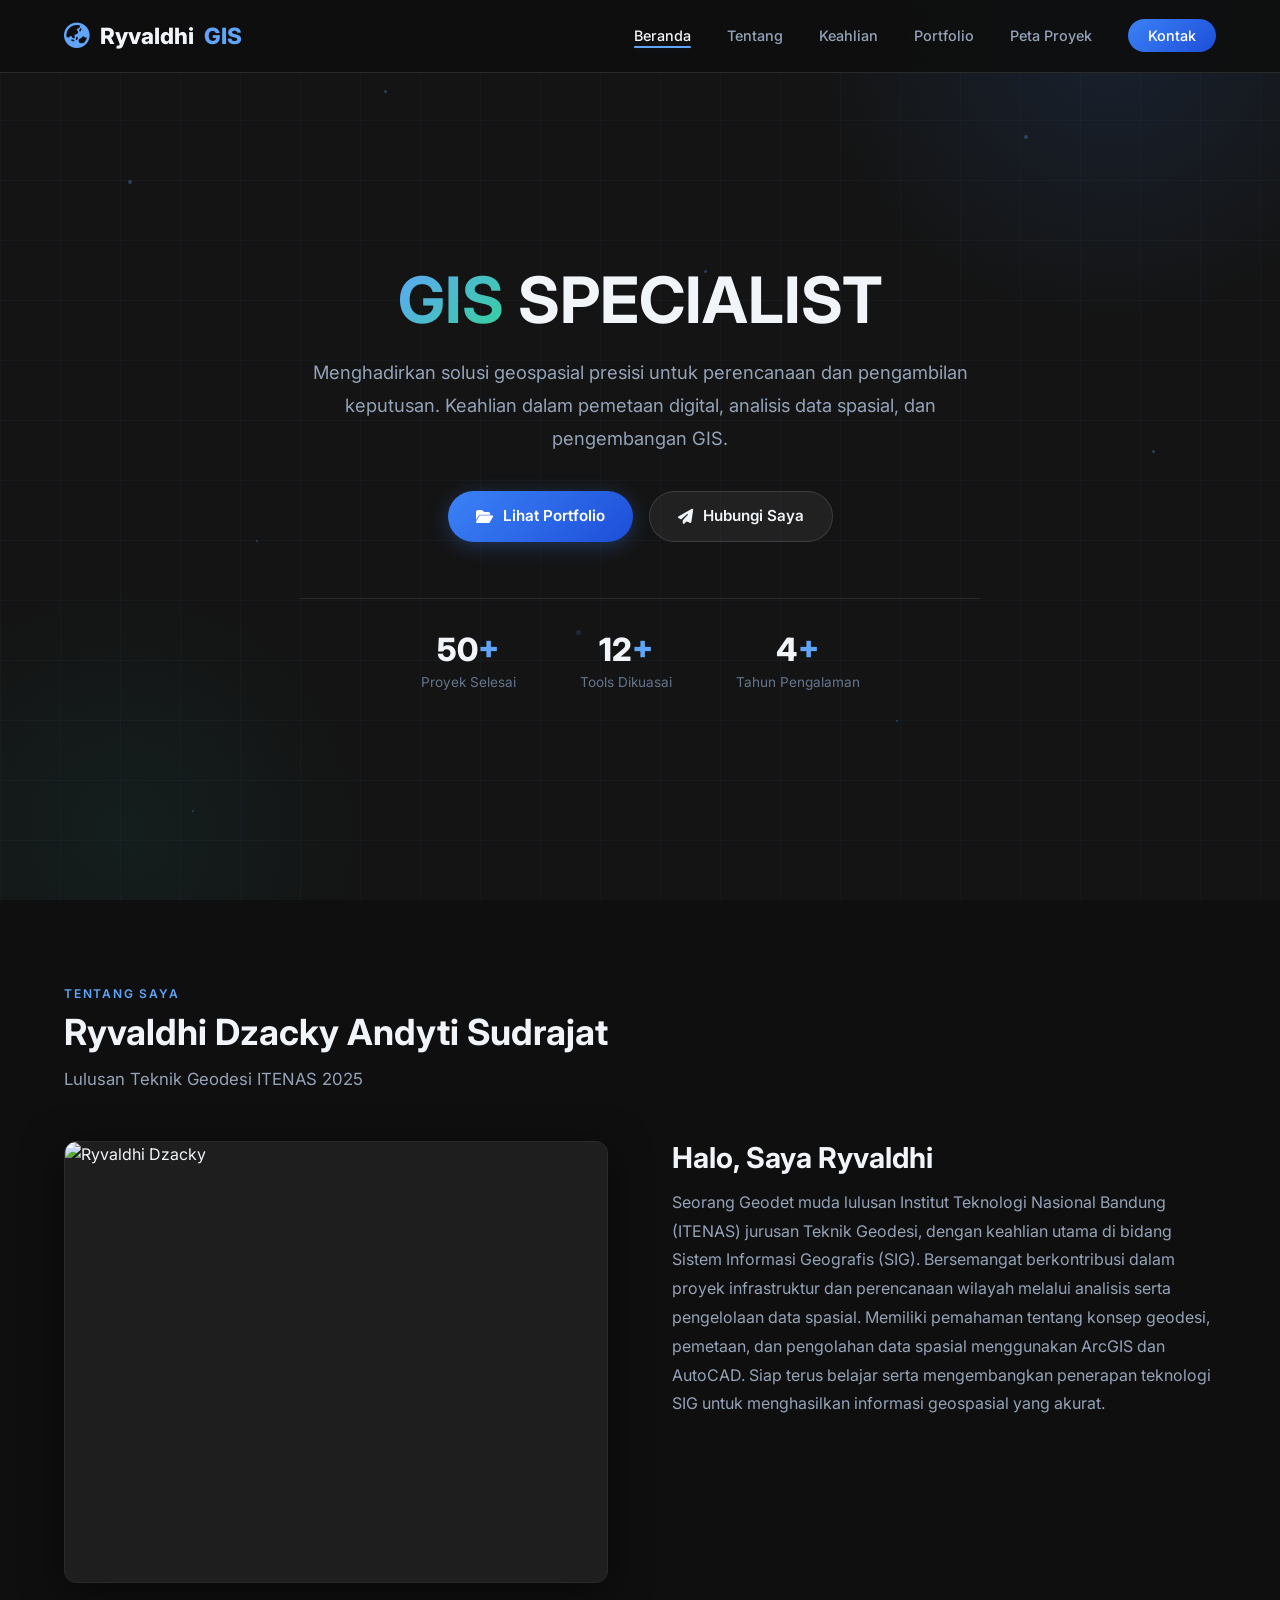
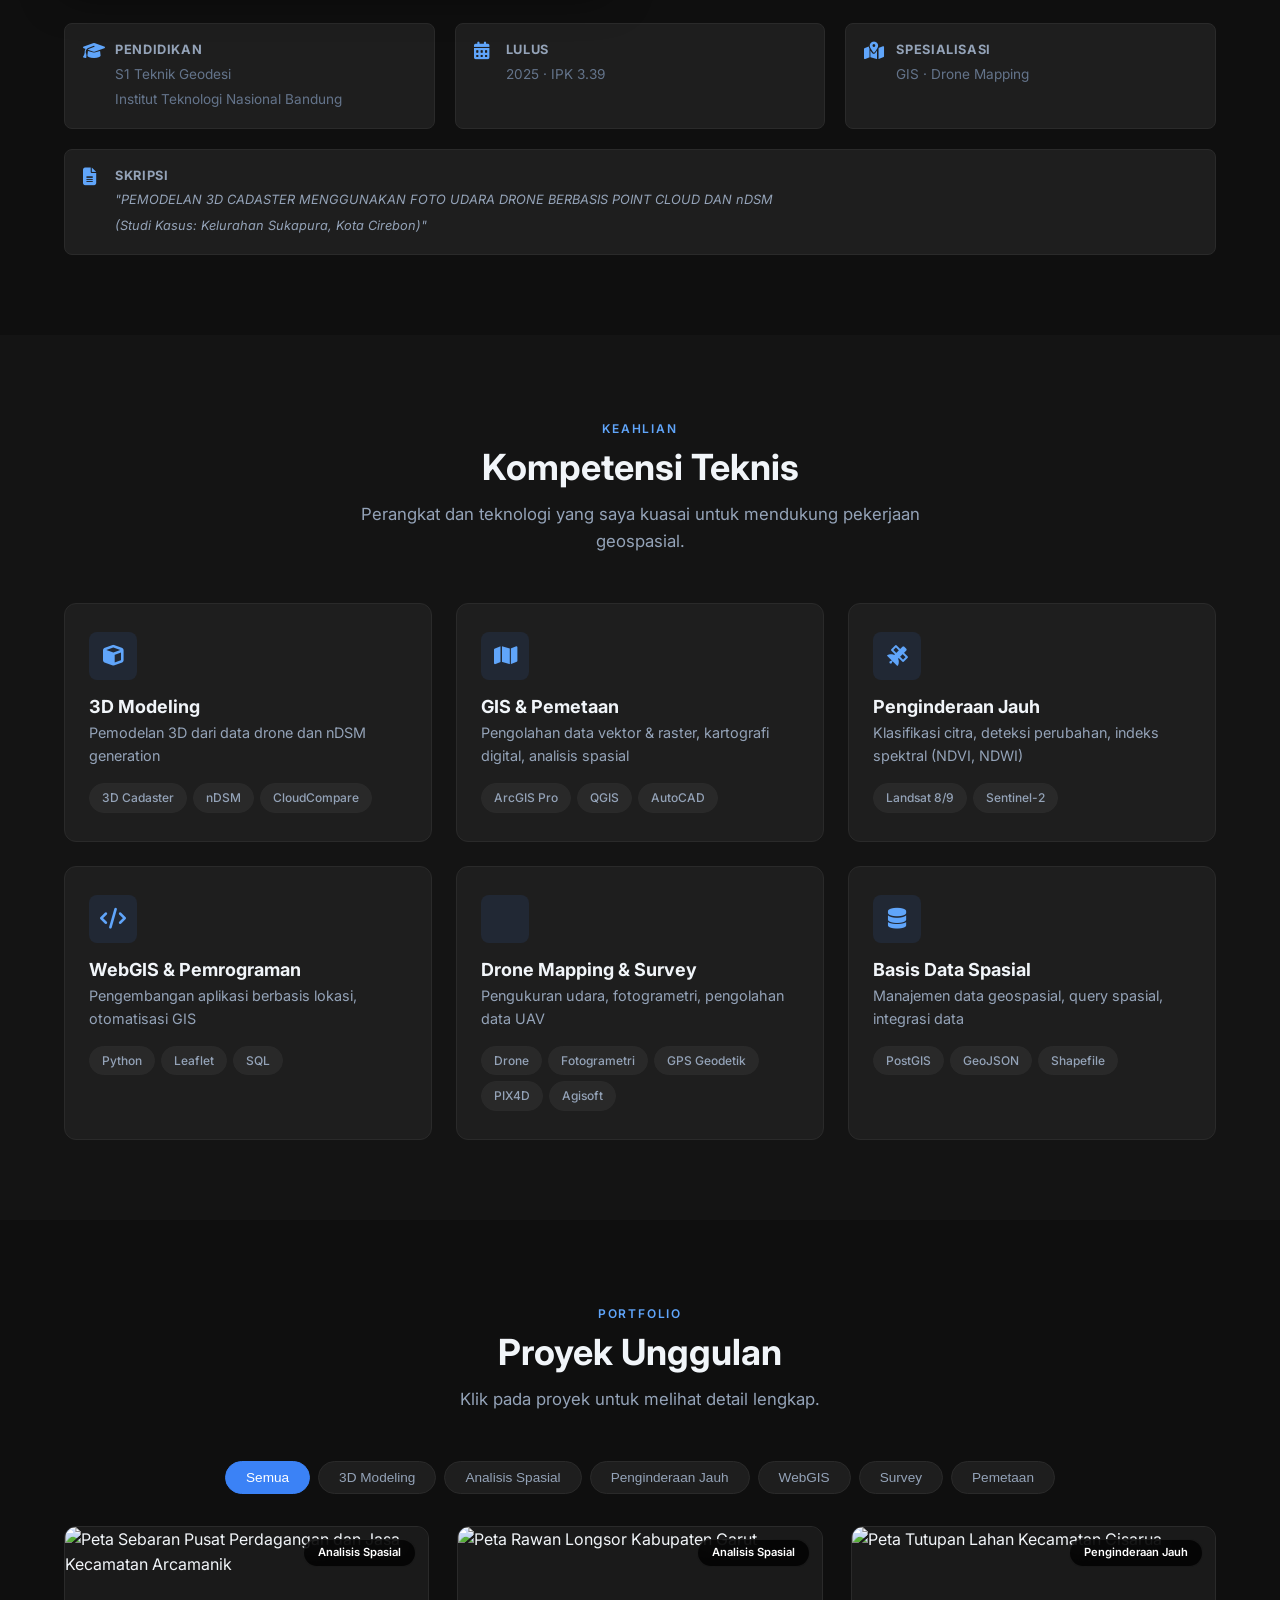
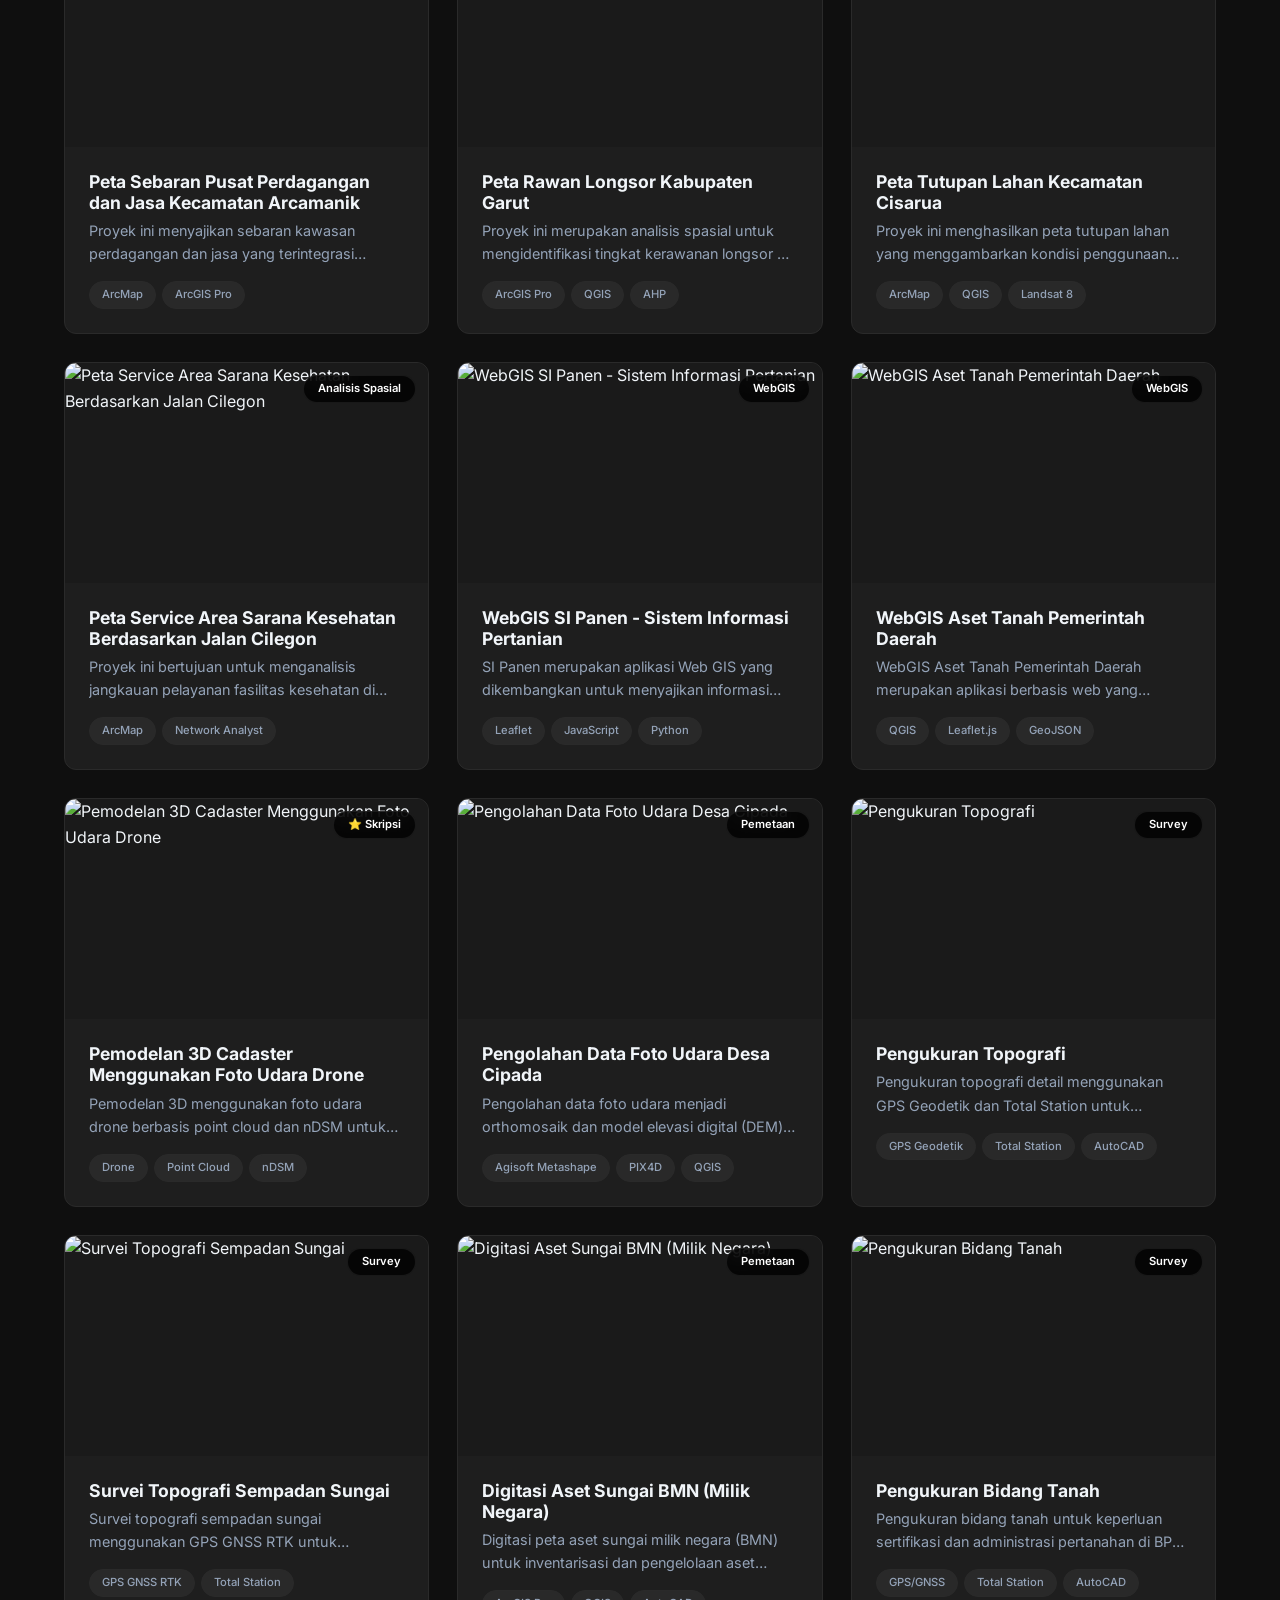
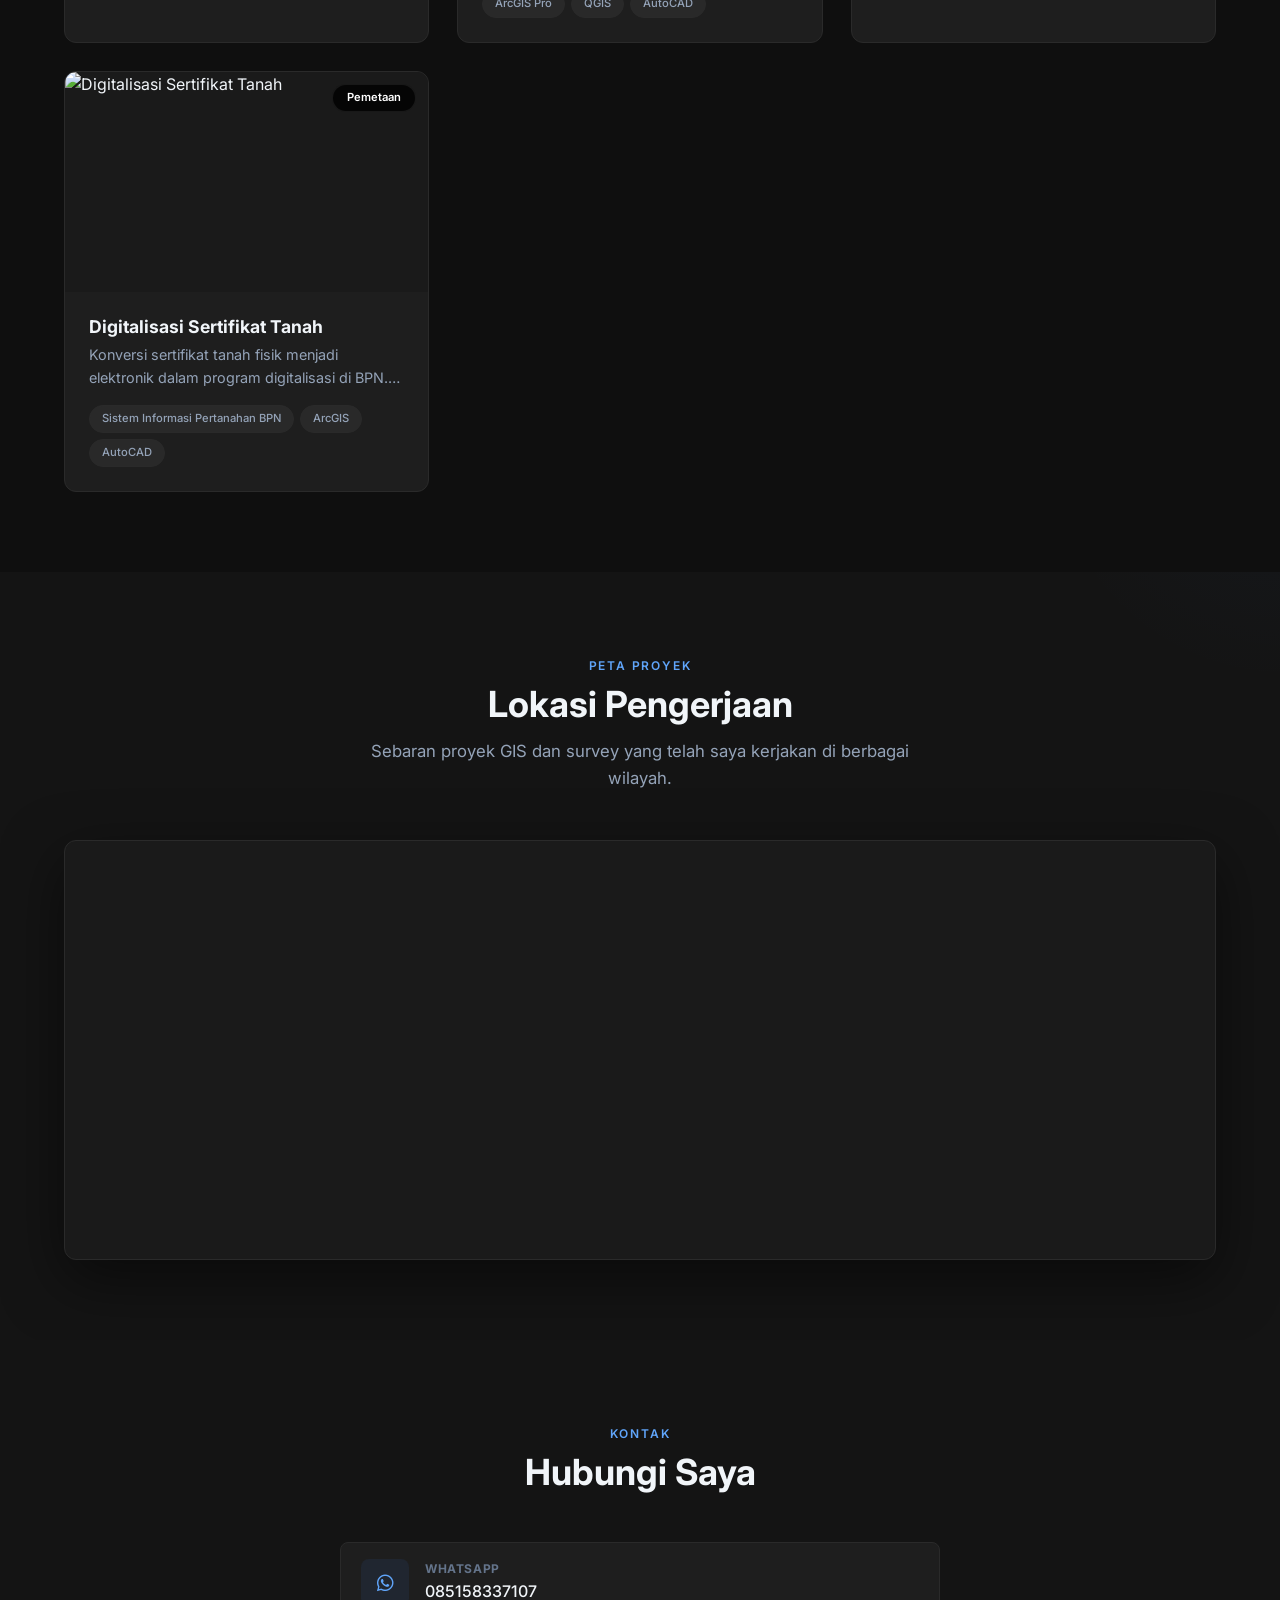
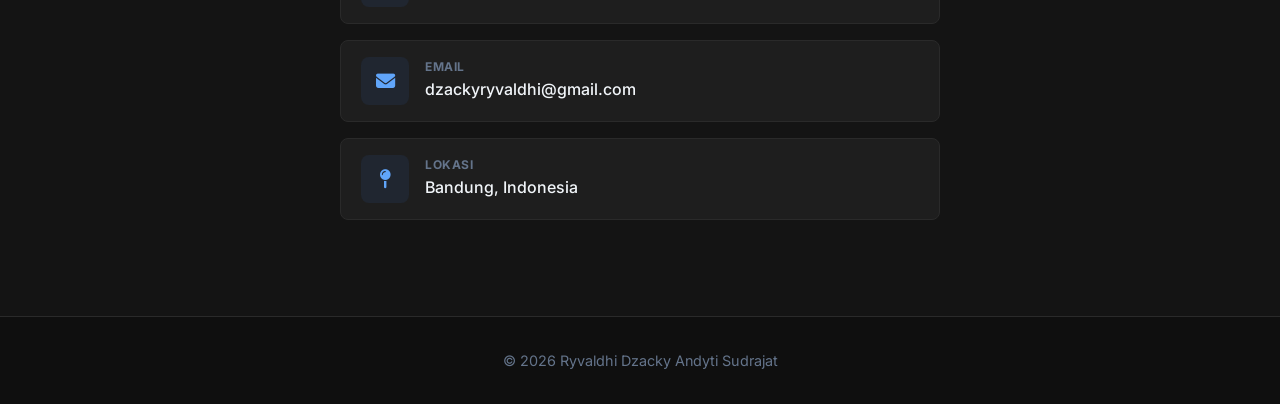
==== index.html @ 7d936218 "Add files via upload" ====
<!DOCTYPE html>
<html lang="id">
<head>
    <meta charset="UTF-8">
    <meta name="viewport" content="width=device-width, initial-scale=1.0">
    <title>Ryvaldhi Dzacky | GIS Specialist</title>
    <link rel="stylesheet" href="https://cdnjs.cloudflare.com/ajax/libs/font-awesome/6.4.0/css/all.min.css">
    <link href="https://fonts.googleapis.com/css2?family=Inter:wght@300;400;500;600;700;800;900&display=swap" rel="stylesheet">
    <style>
        /* ===== ROOT VARIABLES - DARK GRAY THEME ===== */
        :root {
            --primary: #0f0f0f;
            --secondary: #1a1a1a;
            --bg-card: #1e1e1e;
            --bg-section: #141414;
            --accent: #3b82f6;
            --accent-light: #60a5fa;
            --accent-glow: rgba(59, 130, 246, 0.2);
            --teal: #0d9488;
            --text-primary: #f1f5f9;
            --text-secondary: #94a3b8;
            --text-muted: #64748b;
            --border: #2a2a2a;
            --border-light: #3a3a3a;
            --shadow: 0 1px 3px rgba(0,0,0,0.3);
            --shadow-md: 0 4px 20px rgba(0,0,0,0.4);
            --shadow-lg: 0 10px 40px rgba(0,0,0,0.5);
            --radius: 12px;
            --radius-sm: 8px;
            --transition: all 0.3s cubic-bezier(0.4, 0, 0.2, 1);
        }

        * {
            margin: 0;
            padding: 0;
            box-sizing: border-box;
        }

        html {
            scroll-behavior: smooth;
        }

        body {
            font-family: 'Inter', -apple-system, BlinkMacSystemFont, sans-serif;
            color: var(--text-primary);
            background: var(--primary);
            line-height: 1.6;
            -webkit-font-smoothing: antialiased;
            overflow-x: hidden;
        }

        .container {
            max-width: 1200px;
            margin: 0 auto;
            padding: 0 24px;
        }

        /* ===== TYPOGRAPHY ===== */
        h1, h2, h3, h4 {
            font-weight: 700;
            line-height: 1.2;
            color: var(--text-primary);
        }

        h1 { font-size: 3.5rem; }
        h2 { font-size: 2.25rem; }
        h3 { font-size: 1.5rem; }
        h4 { font-size: 1.125rem; }

        .section-label {
            display: inline-block;
            font-size: 0.75rem;
            font-weight: 600;
            text-transform: uppercase;
            letter-spacing: 0.15em;
            color: var(--accent-light);
            margin-bottom: 8px;
        }

        .section-title {
            margin-bottom: 12px;
            color: var(--text-primary);
        }

        .section-desc {
            color: var(--text-secondary);
            max-width: 560px;
            font-size: 1.05rem;
        }

        .section-header {
            margin-bottom: 48px;
        }

        .section-header.text-center {
            text-align: center;
        }

        .section-header.text-center .section-desc {
            margin: 0 auto;
        }

        /* ===== BUTTONS ===== */
        .btn {
            display: inline-flex;
            align-items: center;
            gap: 10px;
            padding: 12px 28px;
            border-radius: 50px;
            font-weight: 600;
            font-size: 0.95rem;
            text-decoration: none;
            transition: var(--transition);
            border: none;
            cursor: pointer;
            position: relative;
            overflow: hidden;
        }

        .btn-primary {
            background: linear-gradient(135deg, var(--accent), #1d4ed8);
            color: white;
            box-shadow: 0 4px 20px rgba(59, 130, 246, 0.3);
        }

        .btn-primary:hover {
            transform: translateY(-2px);
            box-shadow: 0 8px 30px rgba(59, 130, 246, 0.4);
        }

        .btn-outline {
            background: rgba(255,255,255,0.06);
            color: var(--text-primary);
            border: 1.5px solid rgba(255,255,255,0.12);
        }

        .btn-outline:hover {
            background: rgba(255,255,255,0.1);
            border-color: var(--accent-light);
            transform: translateY(-2px);
        }

        /* ===== NAVIGATION ===== */
        .navbar {
            position: fixed;
            top: 0;
            left: 0;
            right: 0;
            z-index: 1000;
            background: rgba(15, 15, 15, 0.92);
            backdrop-filter: blur(16px);
            -webkit-backdrop-filter: blur(16px);
            border-bottom: 1px solid var(--border);
            transition: var(--transition);
        }

        .navbar.scrolled {
            box-shadow: 0 4px 30px rgba(0,0,0,0.5);
        }

        .navbar .container {
            display: flex;
            justify-content: space-between;
            align-items: center;
            height: 72px;
        }

        .logo {
            font-size: 1.4rem;
            font-weight: 800;
            color: var(--text-primary);
            text-decoration: none;
            display: flex;
            align-items: center;
            gap: 10px;
        }

        .logo i {
            color: var(--accent-light);
            font-size: 1.6rem;
        }

        .logo span {
            color: var(--accent-light);
        }

        .nav-links {
            display: flex;
            list-style: none;
            gap: 36px;
            align-items: center;
        }

        .nav-links a {
            text-decoration: none;
            color: var(--text-secondary);
            font-weight: 500;
            font-size: 0.9rem;
            transition: var(--transition);
            position: relative;
        }

        .nav-links a:hover {
            color: var(--text-primary);
        }

        .nav-links a.active {
            color: var(--text-primary);
        }

        .nav-links a.active::after {
            content: '';
            position: absolute;
            bottom: -4px;
            left: 0;
            right: 0;
            height: 2px;
            background: var(--accent-light);
            border-radius: 2px;
            box-shadow: 0 0 10px var(--accent-glow);
        }

        .nav-cta {
            background: linear-gradient(135deg, var(--accent), #1d4ed8);
            color: white !important;
            padding: 8px 20px;
            border-radius: 50px;
        }

        .nav-cta:hover {
            box-shadow: 0 4px 20px rgba(59, 130, 246, 0.4);
            transform: translateY(-1px);
        }

        .nav-toggle {
            display: none;
            background: none;
            border: none;
            font-size: 1.5rem;
            color: var(--text-primary);
            cursor: pointer;
        }

        /* ==========================================================
           HERO
           ========================================================== */
        .hero {
            min-height: 100vh;
            padding: 140px 0 80px;
            position: relative;
            overflow: hidden;
            background: var(--primary);
            display: flex;
            align-items: center;
            text-align: center;
        }

        .hero-bg-grid {
            position: absolute;
            inset: 0;
            z-index: 0;
            background-image: 
                linear-gradient(rgba(96, 165, 250, 0.04) 1px, transparent 1px),
                linear-gradient(90deg, rgba(96, 165, 250, 0.04) 1px, transparent 1px);
            background-size: 60px 60px;
            animation: gridMove 30s linear infinite;
        }

        @keyframes gridMove {
            0% { transform: translateY(0) translateX(0); }
            100% { transform: translateY(60px) translateX(60px); }
        }

        .hero-glow-1 {
            position: absolute;
            top: -30%;
            right: -10%;
            width: 600px;
            height: 600px;
            background: radial-gradient(circle, rgba(59, 130, 246, 0.12) 0%, transparent 70%);
            border-radius: 50%;
            z-index: 0;
            animation: glowPulse 8s ease-in-out infinite;
        }

        .hero-glow-2 {
            position: absolute;
            bottom: -20%;
            left: -10%;
            width: 500px;
            height: 500px;
            background: radial-gradient(circle, rgba(13, 148, 136, 0.08) 0%, transparent 70%);
            border-radius: 50%;
            z-index: 0;
            animation: glowPulse 10s ease-in-out infinite reverse;
        }

        @keyframes glowPulse {
            0%, 100% { transform: scale(1) translateY(0); opacity: 0.8; }
            50% { transform: scale(1.2) translateY(-20px); opacity: 1; }
        }

        .particles {
            position: absolute;
            inset: 0;
            z-index: 0;
            overflow: hidden;
        }

        .particle {
            position: absolute;
            width: 3px;
            height: 3px;
            background: var(--accent-light);
            border-radius: 50%;
            opacity: 0.3;
            animation: floatParticle linear infinite;
        }

        .particle:nth-child(1) { left: 10%; top: 20%; animation-duration: 20s; animation-delay: 0s; width: 4px; height: 4px; }
        .particle:nth-child(2) { left: 20%; top: 60%; animation-duration: 25s; animation-delay: 2s; width: 2px; height: 2px; }
        .particle:nth-child(3) { left: 30%; top: 10%; animation-duration: 18s; animation-delay: 4s; width: 3px; height: 3px; }
        .particle:nth-child(4) { left: 45%; top: 70%; animation-duration: 22s; animation-delay: 1s; width: 5px; height: 5px; opacity: 0.15; }
        .particle:nth-child(5) { left: 55%; top: 30%; animation-duration: 28s; animation-delay: 3s; width: 3px; height: 3px; }
        .particle:nth-child(6) { left: 70%; top: 80%; animation-duration: 20s; animation-delay: 5s; width: 2px; height: 2px; }
        .particle:nth-child(7) { left: 80%; top: 15%; animation-duration: 24s; animation-delay: 2s; width: 4px; height: 4px; }
        .particle:nth-child(8) { left: 90%; top: 50%; animation-duration: 30s; animation-delay: 0s; width: 3px; height: 3px; }
        .particle:nth-child(9) { left: 15%; top: 90%; animation-duration: 26s; animation-delay: 3s; width: 2px; height: 2px; }
        .particle:nth-child(10) { left: 65%; top: 5%; animation-duration: 18s; animation-delay: 4s; width: 5px; height: 5px; opacity: 0.1; }

        @keyframes floatParticle {
            0% { transform: translateY(0) translateX(0) scale(1); opacity: 0.3; }
            25% { transform: translateY(-80px) translateX(20px) scale(1.2); opacity: 0.6; }
            50% { transform: translateY(-150px) translateX(-10px) scale(0.8); opacity: 0.3; }
            75% { transform: translateY(-220px) translateX(30px) scale(1.1); opacity: 0.5; }
            100% { transform: translateY(-300px) translateX(0) scale(1); opacity: 0.15; }
        }

        .hero-content {
            position: relative;
            z-index: 1;
            max-width: 820px;
            margin: 0 auto;
        }

        .hero h1 {
            font-size: 4rem;
            margin-bottom: 20px;
            color: var(--text-primary);
            line-height: 1.1;
        }

        .hero h1 .highlight {
            background: linear-gradient(135deg, #60a5fa, #34d399);
            -webkit-background-clip: text;
            -webkit-text-fill-color: transparent;
            background-clip: text;
        }

        .hero p {
            font-size: 1.15rem;
            color: var(--text-secondary);
            max-width: 680px;
            margin: 0 auto 36px;
            line-height: 1.8;
        }

        .hero-actions {
            display: flex;
            gap: 16px;
            justify-content: center;
            flex-wrap: wrap;
            margin-bottom: 56px;
        }

        .hero-stats {
            display: flex;
            justify-content: center;
            gap: 64px;
            padding-top: 32px;
            border-top: 1px solid var(--border);
        }

        .hero-stats .stat {
            text-align: center;
        }

        .hero-stats .stat-number {
            font-size: 2rem;
            font-weight: 800;
            color: var(--text-primary);
            display: block;
            line-height: 1.2;
        }

        .hero-stats .stat-number .accent {
            color: #60a5fa;
        }

        .hero-stats .stat-label {
            font-size: 0.85rem;
            color: var(--text-muted);
        }

        /* ===== SECTION BASE ===== */
        section {
            padding: 80px 0;
        }

        section:nth-child(even) {
            background: var(--bg-section);
        }

        /* ==========================================================
           ABOUT
           ========================================================== */
        .about-grid {
            display: grid;
            grid-template-columns: 1fr 1fr;
            gap: 64px;
            align-items: start;
        }

        .about-image {
            border-radius: var(--radius);
            overflow: hidden;
            box-shadow: var(--shadow-lg);
            background: var(--bg-card);
            position: relative;
            border: 1px solid var(--border);
        }

        .about-image img {
            width: 100%;
            height: 440px;
            object-fit: cover;
            display: block;
        }

        .about-content h3 {
            margin-bottom: 12px;
            font-size: 1.8rem;
        }

        .about-content p {
            color: var(--text-secondary);
            margin-bottom: 16px;
            line-height: 1.8;
            text-align: left;
        }

        .about-details {
            display: grid;
            grid-template-columns: repeat(3, 1fr);
            gap: 20px;
            margin-top: 40px;
        }

        .about-detail-item {
            display: flex;
            align-items: flex-start;
            gap: 12px;
            padding: 16px 18px;
            background: var(--bg-card);
            border-radius: var(--radius-sm);
            border-left: 3px solid var(--accent);
            border: 1px solid var(--border);
        }

        .about-detail-item:nth-child(4) {
            grid-column: 1 / -1;
        }

        .about-detail-item i {
            color: var(--accent-light);
            font-size: 1.1rem;
            margin-top: 2px;
            width: 20px;
        }

        .about-detail-item strong {
            display: block;
            font-size: 0.8rem;
            color: var(--text-secondary);
            text-transform: uppercase;
            letter-spacing: 0.05em;
        }

        .about-detail-item span {
            font-size: 0.85rem;
            color: var(--text-muted);
        }

        .about-detail-item .skripsi {
            font-size: 0.8rem;
            color: var(--text-secondary);
            font-style: italic;
            line-height: 1.4;
        }

        @media (max-width: 768px) {
            .about-details {
                grid-template-columns: 1fr;
            }
            .about-detail-item:nth-child(4) {
                grid-column: 1;
            }
        }

        /* ===== SKILLS ===== */
        .skills-grid {
            display: grid;
            grid-template-columns: repeat(3, 1fr);
            gap: 24px;
        }

        .skill-card {
            background: var(--bg-card);
            border: 1px solid var(--border);
            border-radius: var(--radius);
            padding: 28px 24px;
            transition: var(--transition);
            position: relative;
            overflow: hidden;
        }

        .skill-card::before {
            content: '';
            position: absolute;
            top: 0;
            left: 0;
            right: 0;
            height: 3px;
            background: linear-gradient(90deg, var(--accent), var(--teal));
            opacity: 0;
            transition: var(--transition);
        }

        .skill-card:hover::before {
            opacity: 1;
        }

        .skill-card:hover {
            border-color: var(--accent);
            box-shadow: var(--shadow-md);
            transform: translateY(-4px);
        }

        .skill-card .icon {
            width: 48px;
            height: 48px;
            background: rgba(59,130,246,0.1);
            border-radius: var(--radius-sm);
            display: flex;
            align-items: center;
            justify-content: center;
            color: var(--accent-light);
            font-size: 1.3rem;
            margin-bottom: 16px;
        }

        .skill-card h4 {
            margin-bottom: 4px;
            color: var(--text-primary);
        }

        .skill-card p {
            font-size: 0.9rem;
            color: var(--text-secondary);
            margin-bottom: 16px;
        }

        .skill-tags {
            display: flex;
            flex-wrap: wrap;
            gap: 6px;
        }

        .skill-tags span {
            background: rgba(255,255,255,0.05);
            padding: 4px 12px;
            border-radius: 50px;
            font-size: 0.75rem;
            font-weight: 500;
            color: var(--text-secondary);
            border: 1px solid var(--border);
        }

        /* ==========================================================
           PORTFOLIO
           ========================================================== */
        .portfolio-filters {
            display: flex;
            gap: 8px;
            margin-bottom: 32px;
            flex-wrap: wrap;
            justify-content: center;
        }

        .filter-btn {
            padding: 8px 20px;
            border: 1px solid var(--border);
            border-radius: 50px;
            background: var(--bg-card);
            color: var(--text-secondary);
            font-weight: 500;
            font-size: 0.85rem;
            cursor: pointer;
            transition: var(--transition);
        }

        .filter-btn:hover {
            border-color: var(--accent);
            color: var(--text-primary);
        }

        .filter-btn.active {
            background: var(--accent);
            color: white;
            border-color: var(--accent);
        }

        .portfolio-grid {
            display: grid;
            grid-template-columns: repeat(auto-fill, minmax(340px, 1fr));
            gap: 28px;
        }

        .portfolio-item {
            background: var(--bg-card);
            border-radius: var(--radius);
            overflow: hidden;
            border: 1px solid var(--border);
            transition: var(--transition);
            text-decoration: none;
            color: inherit;
            display: block;
            cursor: pointer;
            scroll-margin-top: 100px;
        }

        .portfolio-item:hover {
            transform: translateY(-6px);
            box-shadow: var(--shadow-lg);
            border-color: var(--border-light);
        }

        .portfolio-item .thumb {
            height: 220px;
            overflow: hidden;
            background: var(--secondary);
            position: relative;
            display: flex;
            align-items: center;
            justify-content: center;
        }

        .portfolio-item .thumb img {
            width: 100%;
            height: 100%;
            object-fit: cover;
            transition: var(--transition);
        }

        .portfolio-item:hover .thumb img {
            transform: scale(1.03);
        }

        .portfolio-item .thumb .category-badge {
            position: absolute;
            top: 12px;
            right: 12px;
            padding: 4px 14px;
            background: rgba(0,0,0,0.8);
            backdrop-filter: blur(10px);
            border-radius: 50px;
            font-size: 0.7rem;
            font-weight: 600;
            color: white;
            border: 1px solid rgba(255,255,255,0.08);
            z-index: 2;
        }

        .portfolio-item .body {
            padding: 24px;
        }

        .portfolio-item .body h4 {
            margin-bottom: 6px;
            color: var(--text-primary);
            font-size: 1.1rem;
        }

        .portfolio-item .body p {
            font-size: 0.9rem;
            color: var(--text-secondary);
            margin-bottom: 16px;
            display: -webkit-box;
            -webkit-line-clamp: 2;
            -webkit-box-orient: vertical;
            overflow: hidden;
        }

        .portfolio-item .body .tags {
            display: flex;
            flex-wrap: wrap;
            gap: 6px;
        }

        .portfolio-item .body .tags span {
            background: rgba(255,255,255,0.05);
            padding: 4px 12px;
            border-radius: 50px;
            font-size: 0.7rem;
            font-weight: 500;
            color: var(--text-secondary);
            border: 1px solid var(--border);
        }

        /* ===== MAP SECTION ===== */
        .map-section {
            background: var(--bg-section);
            color: var(--text-primary);
            position: relative;
            overflow: hidden;
        }

        .map-section::before {
            content: '';
            position: absolute;
            top: -50%;
            right: -20%;
            width: 500px;
            height: 500px;
            background: radial-gradient(circle, rgba(59,130,246,0.04) 0%, transparent 70%);
            border-radius: 50%;
        }

        .map-section .section-title {
            color: var(--text-primary);
        }

        .map-section .section-desc {
            color: var(--text-secondary);
        }

        .map-wrapper {
            border-radius: var(--radius);
            overflow: hidden;
            box-shadow: 0 20px 60px rgba(0,0,0,0.5);
            height: 420px;
            background: var(--secondary);
            border: 1px solid var(--border);
            position: relative;
            z-index: 1;
        }

        #project-map {
            width: 100%;
            height: 100%;
        }

        /* ===== CONTACT ===== */
        .contact-grid {
            display: grid;
            grid-template-columns: 1fr;
            max-width: 600px;
            margin: 0 auto;
        }

        .contact-item {
            display: flex;
            align-items: center;
            gap: 16px;
            padding: 16px 20px;
            background: var(--bg-card);
            border-radius: var(--radius-sm);
            border: 1px solid var(--border);
            transition: var(--transition);
            margin-bottom: 16px;
        }

        .contact-item:hover {
            border-color: var(--accent);
            box-shadow: var(--shadow-md);
            transform: translateX(4px);
        }

        .contact-item .icon {
            width: 48px;
            height: 48px;
            background: rgba(59,130,246,0.08);
            border-radius: var(--radius-sm);
            display: flex;
            align-items: center;
            justify-content: center;
            color: var(--accent-light);
            font-size: 1.2rem;
            flex-shrink: 0;
        }

        .contact-item h4 {
            font-size: 0.75rem;
            text-transform: uppercase;
            letter-spacing: 0.05em;
            color: var(--text-muted);
            margin-bottom: 2px;
        }

        .contact-item p {
            font-size: 1rem;
            color: var(--text-primary);
            font-weight: 500;
        }

        .contact-item a {
            color: var(--text-primary);
            text-decoration: none;
            font-weight: 500;
            transition: var(--transition);
        }

        .contact-item a:hover {
            color: var(--accent-light);
        }

        /* ===== FOOTER ===== */
        footer {
            background: var(--primary);
            color: var(--text-muted);
            padding: 32px 0;
            border-top: 1px solid var(--border);
            text-align: center;
        }

        footer p {
            font-size: 0.9rem;
        }

        /* ==========================================================
           RESPONSIVE
           ========================================================== */
        @media (max-width: 1024px) {
            .skills-grid {
                grid-template-columns: repeat(2, 1fr);
            }
            .hero h1 {
                font-size: 3rem;
            }
        }

        @media (max-width: 768px) {
            h1 { font-size: 2.4rem; }
            h2 { font-size: 1.8rem; }
            
            .hero {
                padding: 120px 0 56px;
                min-height: auto;
            }
            .hero h1 {
                font-size: 2.4rem;
            }
            .hero p {
                font-size: 1rem;
            }
            .hero-stats {
                gap: 32px;
                flex-wrap: wrap;
            }

            .hero-glow-1 {
                width: 300px;
                height: 300px;
                top: -10%;
            }
            .hero-glow-2 {
                width: 250px;
                height: 250px;
            }

            .about-grid {
                grid-template-columns: 1fr;
                gap: 40px;
            }
            .about-image img {
                height: 280px;
            }
            .about-details {
                grid-template-columns: 1fr;
            }
            .about-detail-item:nth-child(4) {
                grid-column: 1;
            }

            .skills-grid {
                grid-template-columns: 1fr;
            }

            .portfolio-grid {
                grid-template-columns: 1fr;
            }

            .nav-links {
                display: none;
                position: absolute;
                top: 72px;
                left: 0;
                right: 0;
                background: var(--primary);
                padding: 24px;
                flex-direction: column;
                gap: 16px;
                border-bottom: 1px solid var(--border);
                box-shadow: 0 20px 40px rgba(0,0,0,0.6);
            }
            .nav-links.open {
                display: flex;
            }
            .nav-toggle {
                display: block;
            }
        }

        @media (max-width: 480px) {
            .container { padding: 0 16px; }
            section { padding: 56px 0; }
            .hero h1 { font-size: 2rem; }
            .hero-actions { flex-direction: column; align-items: center; }
            .hero-actions .btn { width: 100%; max-width: 280px; justify-content: center; }
            .hero-stats .stat-number { font-size: 1.4rem; }
            .hero-stats { gap: 24px; }
            .portfolio-item .thumb { height: 180px; }
            .map-wrapper { height: 280px; }
        }
    </style>
</head>
<body>

    <!-- ===== NAVIGATION ===== -->
    <nav class="navbar" id="navbar">
        <div class="container">
            <a href="#" class="logo">
                <i class="fas fa-globe-asia"></i>
                Ryvaldhi<span>GIS</span>
            </a>
            <button class="nav-toggle" id="navToggle" aria-label="Toggle navigation">
                <i class="fas fa-bars"></i>
            </button>
            <ul class="nav-links" id="navLinks">
                <li><a href="#hero" class="active">Beranda</a></li>
                <li><a href="#about">Tentang</a></li>
                <li><a href="#skills">Keahlian</a></li>
                <li><a href="#portfolio">Portfolio</a></li>
                <li><a href="#projects-map">Peta Proyek</a></li>
                <li><a href="#contact" class="nav-cta">Kontak</a></li>
            </ul>
        </div>
    </nav>

    <!-- ===== HERO ===== -->
    <section class="hero" id="hero">
        <div class="hero-bg-grid"></div>
        <div class="hero-glow-1"></div>
        <div class="hero-glow-2"></div>
        <div class="particles">
            <div class="particle"></div>
            <div class="particle"></div>
            <div class="particle"></div>
            <div class="particle"></div>
            <div class="particle"></div>
            <div class="particle"></div>
            <div class="particle"></div>
            <div class="particle"></div>
            <div class="particle"></div>
            <div class="particle"></div>
        </div>

        <div class="container">
            <div class="hero-content">
                <h1>
                    <span class="highlight">GIS</span> SPECIALIST
                </h1>
                <p>
                    Menghadirkan solusi geospasial presisi untuk perencanaan dan pengambilan keputusan. Keahlian dalam pemetaan digital, analisis data spasial, dan pengembangan GIS.
                </p>
                <div class="hero-actions">
                    <a href="#portfolio" class="btn btn-primary">
                        <i class="fas fa-folder-open"></i> Lihat Portfolio
                    </a>
                    <a href="#contact" class="btn btn-outline">
                        <i class="fas fa-paper-plane"></i> Hubungi Saya
                    </a>
                </div>
                <div class="hero-stats">
                    <div class="stat">
                        <span class="stat-number">50<span class="accent">+</span></span>
                        <span class="stat-label">Proyek Selesai</span>
                    </div>
                    <div class="stat">
                        <span class="stat-number">12<span class="accent">+</span></span>
                        <span class="stat-label">Tools Dikuasai</span>
                    </div>
                    <div class="stat">
                        <span class="stat-number">4<span class="accent">+</span></span>
                        <span class="stat-label">Tahun Pengalaman</span>
                    </div>
                </div>
            </div>
        </div>
    </section>

    <!-- ===== ABOUT ===== -->
    <section id="about">
        <div class="container">
            <div class="section-header">
                <span class="section-label">Tentang Saya</span>
                <h2 class="section-title">Ryvaldhi Dzacky Andyti Sudrajat</h2>
                <p class="section-desc">Lulusan Teknik Geodesi ITENAS 2025</p>
            </div>

            <div class="about-grid">
                <div class="about-image">
                    <img src="img/profil.jpg" alt="Ryvaldhi Dzacky">
                </div>
                <div class="about-content">
                    <h3>Halo, Saya Ryvaldhi</h3>
                    <p>
                        Seorang Geodet muda lulusan Institut Teknologi Nasional Bandung (ITENAS) jurusan Teknik Geodesi, dengan keahlian utama di bidang Sistem Informasi Geografis (SIG). Bersemangat berkontribusi dalam proyek infrastruktur dan perencanaan wilayah melalui analisis serta pengelolaan data spasial. Memiliki pemahaman tentang konsep geodesi, pemetaan, dan pengolahan data spasial menggunakan ArcGIS dan AutoCAD. Siap terus belajar serta mengembangkan penerapan teknologi SIG untuk menghasilkan informasi geospasial yang akurat.
                    </p>
                </div>
            </div>

            <div class="about-details">
                <div class="about-detail-item">
                    <i class="fas fa-graduation-cap"></i>
                    <div>
                        <strong>Pendidikan</strong>
                        <span>S1 Teknik Geodesi<br>Institut Teknologi Nasional Bandung</span>
                    </div>
                </div>
                <div class="about-detail-item">
                    <i class="fas fa-calendar-alt"></i>
                    <div>
                        <strong>Lulus</strong>
                        <span>2025 · IPK 3.39</span>
                    </div>
                </div>
                <div class="about-detail-item">
                    <i class="fas fa-map-marked-alt"></i>
                    <div>
                        <strong>Spesialisasi</strong>
                        <span>GIS · Drone Mapping</span>
                    </div>
                </div>
                <div class="about-detail-item">
                    <i class="fas fa-file-alt"></i>
                    <div>
                        <strong>Skripsi</strong>
                        <span class="skripsi">"PEMODELAN 3D CADASTER MENGGUNAKAN FOTO UDARA DRONE BERBASIS POINT CLOUD DAN nDSM<br>(Studi Kasus: Kelurahan Sukapura, Kota Cirebon)"</span>
                    </div>
                </div>
            </div>
        </div>
    </section>

    <!-- ===== SKILLS ===== -->
    <section id="skills" style="background: var(--bg-section);">
        <div class="container">
            <div class="section-header text-center">
                <span class="section-label">Keahlian</span>
                <h2 class="section-title">Kompetensi Teknis</h2>
                <p class="section-desc">Perangkat dan teknologi yang saya kuasai untuk mendukung pekerjaan geospasial.</p>
            </div>
            <div class="skills-grid">
                <div class="skill-card">
                    <div class="icon"><i class="fas fa-cube"></i></div>
                    <h4>3D Modeling</h4>
                    <p>Pemodelan 3D dari data drone dan nDSM generation</p>
                    <div class="skill-tags">
                        <span>3D Cadaster</span>
                        <span>nDSM</span>
                        <span>CloudCompare</span>
                    </div>
                </div>
                <div class="skill-card">
                    <div class="icon"><i class="fas fa-map"></i></div>
                    <h4>GIS &amp; Pemetaan</h4>
                    <p>Pengolahan data vektor &amp; raster, kartografi digital, analisis spasial</p>
                    <div class="skill-tags">
                        <span>ArcGIS Pro</span>
                        <span>QGIS</span>
                        <span>AutoCAD</span>
                    </div>
                </div>
                <div class="skill-card">
                    <div class="icon"><i class="fas fa-satellite"></i></div>
                    <h4>Penginderaan Jauh</h4>
                    <p>Klasifikasi citra, deteksi perubahan, indeks spektral (NDVI, NDWI)</p>
                    <div class="skill-tags">
                        <span>Landsat 8/9</span>
                        <span>Sentinel-2</span>
                    </div>
                </div>
                <div class="skill-card">
                    <div class="icon"><i class="fas fa-code"></i></div>
                    <h4>WebGIS &amp; Pemrograman</h4>
                    <p>Pengembangan aplikasi berbasis lokasi, otomatisasi GIS</p>
                    <div class="skill-tags">
                        <span>Python</span>
                        <span>Leaflet</span>
                        <span>SQL</span>
                    </div>
                </div>
                <div class="skill-card">
                    <div class="icon"><i class="fas fa-drone"></i></div>
                    <h4>Drone Mapping &amp; Survey</h4>
                    <p>Pengukuran udara, fotogrametri, pengolahan data UAV</p>
                    <div class="skill-tags">
                        <span>Drone</span>
                        <span>Fotogrametri</span>
                        <span>GPS Geodetik</span>
                        <span>PIX4D</span>
                        <span>Agisoft</span>
                    </div>
                </div>
                <div class="skill-card">
                    <div class="icon"><i class="fas fa-database"></i></div>
                    <h4>Basis Data Spasial</h4>
                    <p>Manajemen data geospasial, query spasial, integrasi data</p>
                    <div class="skill-tags">
                        <span>PostGIS</span>
                        <span>GeoJSON</span>
                        <span>Shapefile</span>
                    </div>
                </div>
            </div>
        </div>
    </section>

    <!-- ===== PORTFOLIO ===== -->
    <section id="portfolio">
        <div class="container">
            <div class="section-header text-center">
                <span class="section-label">Portfolio</span>
                <h2 class="section-title">Proyek Unggulan</h2>
                <p class="section-desc">Klik pada proyek untuk melihat detail lengkap.</p>
            </div>

            <div class="portfolio-filters" id="filterButtons">
                <button class="filter-btn active" data-filter="all">Semua</button>
                <button class="filter-btn" data-filter="3d">3D Modeling</button>
                <button class="filter-btn" data-filter="analisis">Analisis Spasial</button>
                <button class="filter-btn" data-filter="penginderaan">Penginderaan Jauh</button>
                <button class="filter-btn" data-filter="webgis">WebGIS</button>
                <button class="filter-btn" data-filter="survey">Survey</button>
                <button class="filter-btn" data-filter="pemetaan">Pemetaan</button>
            </div>

            <div class="portfolio-grid" id="portfolioGrid"></div>
        </div>
    </section>

    <!-- ===== PROJECT MAP ===== -->
    <section class="map-section" id="projects-map">
        <div class="container">
            <div class="section-header text-center">
                <span class="section-label" style="color: var(--accent-light);">Peta Proyek</span>
                <h2 class="section-title">Lokasi Pengerjaan</h2>
                <p class="section-desc">Sebaran proyek GIS dan survey yang telah saya kerjakan di berbagai wilayah.</p>
            </div>
            <div class="map-wrapper">
                <div id="project-map"></div>
            </div>
        </div>
    </section>

    <!-- ===== CONTACT ===== -->
    <section id="contact" style="background: var(--bg-section);">
        <div class="container">
            <div class="section-header text-center">
                <span class="section-label">Kontak</span>
                <h2 class="section-title">Hubungi Saya</h2>
            </div>
            <div class="contact-grid">
                <div class="contact-item">
                    <div class="icon"><i class="fab fa-whatsapp"></i></div>
                    <div>
                        <h4>WhatsApp</h4>
                        <p><a href="https://wa.me/6285158337107" target="_blank">085158337107</a></p>
                    </div>
                </div>
                <div class="contact-item">
                    <div class="icon"><i class="fas fa-envelope"></i></div>
                    <div>
                        <h4>Email</h4>
                        <p><a href="mailto:dzackyryvaldhi@gmail.com">dzackyryvaldhi@gmail.com</a></p>
                    </div>
                </div>
                <div class="contact-item">
                    <div class="icon"><i class="fas fa-map-pin"></i></div>
                    <div>
                        <h4>Lokasi</h4>
                        <p>Bandung, Indonesia</p>
                    </div>
                </div>
            </div>
        </div>
    </section>

    <!-- ===== FOOTER ===== -->
    <footer>
        <div class="container">
            <p>&copy; 2026 Ryvaldhi Dzacky Andyti Sudrajat</p>
        </div>
    </footer>

    <!-- ===== SCRIPTS ===== -->
    <script>
        // ============================================================
        // DATA PROYEK (LENGKAP dari gambar)
        // ============================================================
        const projects = [
            {
                id: 1,
                judul: "Peta Sebaran Pusat Perdagangan dan Jasa Kecamatan Arcamanik",
                kategori: "analisis",
                kategoriLabel: "Analisis Spasial",
                gambar: "img/proyek/1-arcamanik/cover.jpg",
                deskripsi: "Proyek ini menyajikan sebaran kawasan perdagangan dan jasa yang terintegrasi dengan jaringan jalan di Kecamatan Arcamanik. Pemetaan dilakukan melalui proses digitasi, pengelolaan data spasial, serta penyusunan layout peta yang informatif untuk mendukung analisis tata ruang.",
                tools: "ArcMap, ArcGIS Pro",
                hasil: "Menghasilkan peta sebaran perdagangan dan jasa yang dapat dimanfaatkan sebagai pendukung evaluasi pola ruang serta analisis kawasan komersial.",
                tanggung_jawab: [
                    "Melakukan digitasi objek spasial",
                    "Mengelola data atribut",
                    "Menyusun simbolisasi peta",
                    "Membuat layout peta"
                ],
                galeri: [
                    "img/proyek/1-arcamanik/cover.jpg",
                    "img/proyek/1-arcamanik/peta-1.jpg"
                ]
            },
            {
                id: 2,
                judul: "Peta Rawan Longsor Kabupaten Garut",
                kategori: "analisis",
                kategoriLabel: "Analisis Spasial",
                gambar: "img/proyek/2-garut/cover.jpg",
                deskripsi: "Proyek ini merupakan analisis spasial untuk mengidentifikasi tingkat kerawanan longsor di Kabupaten Garut menggunakan pendekatan Multi-Criteria Decision Analysis (MCDA). Analisis dilakukan dengan menggabungkan beberapa parameter lingkungan melalui proses pembobotan dan overlay spasial.",
                tools: "ArcGIS Pro, QGIS, AHP",
                hasil: "Menghasilkan peta kerawanan longsor yang mengelompokkan wilayah ke dalam lima tingkat risiko sebagai pendukung mitigasi bencana dan perencanaan wilayah.",
                tanggung_jawab: [
                    "Mengolah data spasial dari berbagai parameter",
                    "Melakukan pembobotan dan analisis overlay",
                    "Mengklasifikasikan rawan longsor",
                    "Menyusun layout peta"
                ],
                galeri: [
                    "img/proyek/2-garut/cover.jpg",
                    "img/proyek/2-garut/peta-1.jpg"
                ]
            },
            {
                id: 3,
                judul: "Peta Tutupan Lahan Kecamatan Cisarua",
                kategori: "penginderaan",
                kategoriLabel: "Penginderaan Jauh",
                gambar: "img/proyek/3-cisarua/cover.jpg",
                deskripsi: "Proyek ini menghasilkan peta tutupan lahan yang menggambarkan kondisi penggunaan lahan di Kecamatan Cisarua pada skala 1:25.000. Proses pemetaan dilakukan melalui interpretasi citra satelit, digitasi visual, serta pengolahan data spasial untuk memperoleh representasi yang akurat sesuai batas administrasi wilayah.",
                tools: "ArcMap, QGIS, Landsat 8",
                hasil: "Menghasilkan peta tutupan lahan yang menampilkan klasifikasi penggunaan lahan seperti kawasan hutan, lahan terbangun, perkebunan, dan lahan basah.",
                tanggung_jawab: [
                    "Geoprocessing data spasial",
                    "Penyusunan layout peta"
                ],
                galeri: [
                    "img/proyek/3-cisarua/cover.jpg",
                    "img/proyek/3-cisarua/peta-1.jpg"
                ]
            },
            {
                id: 4,
                judul: "Peta Service Area Sarana Kesehatan Berdasarkan Jalan Cilegon",
                kategori: "analisis",
                kategoriLabel: "Analisis Spasial",
                gambar: "img/proyek/4-cilegon/cover.jpg",
                deskripsi: "Proyek ini bertujuan untuk menganalisis jangkauan pelayanan fasilitas kesehatan di Kota Cilegon berdasarkan jaringan jalan yang sebenarnya. Analisis dilakukan menggunakan metode Network Analysis sehingga menghasilkan cakupan layanan berdasarkan jarak dan waktu tempuh aktual, bukan sekadar radius garis lurus.",
                tools: "ArcMap, Network Analyst",
                hasil: "Menghasilkan peta jangkauan pelayanan fasilitas kesehatan yang dapat dimanfaatkan sebagai pendukung evaluasi aksesibilitas dan perencanaan penyediaan layanan publik.",
                tanggung_jawab: [
                    "Menyusun dan memperbaiki topologi jaringan jalan",
                    "Melakukan analisis Service Area",
                    "Mengolah data spasial fasilitas kesehatan",
                    "Menyusun layout peta sesuai standar kartografi"
                ],
                galeri: [
                    "img/proyek/4-cilegon/cover.jpg",
                    "img/proyek/4-cilegon/peta-1.jpg"
                ]
            },
            {
                id: 5,
                judul: "WebGIS SI Panen - Sistem Informasi Pertanian",
                kategori: "webgis",
                kategoriLabel: "WebGIS",
                gambar: "img/proyek/5-sipanen/cover.jpg",
                deskripsi: "SI Panen merupakan aplikasi Web GIS yang dikembangkan untuk menyajikan informasi spasial secara interaktif terkait data pertanian dan lokasi lahan. Aplikasi ini memudahkan pengguna dalam mengakses, menampilkan, dan mengeksplorasi informasi geografis melalui antarmuka berbasis web yang responsif dan mudah digunakan.",
                tools: "Leaflet, JavaScript, Python, GeoJSON",
                hasil: "Menghasilkan aplikasi Web GIS SI Panen yang mampu menyajikan informasi spasial secara interaktif sehingga mempermudah pengguna dalam mengakses dan memahami data geografis melalui platform berbasis web.",
                tanggung_jawab: [
                    "Merancang dan membangun antarmuka Web GIS",
                    "Mengintegrasikan data spasial ke dalam aplikasi",
                    "Menampilkan layer peta beserta informasi atribut",
                    "Mengembangkan fitur navigasi dan interaksi peta",
                    "Melakukan pengujian serta penyempurnaan tampilan aplikasi"
                ],
                galeri: [
                    "img/proyek/5-sipanen/cover.jpg",
                    "img/proyek/5-sipanen/dashboard-1.jpg"
                ]
            },
            {
                id: 6,
                judul: "WebGIS Aset Tanah Pemerintah Daerah",
                kategori: "webgis",
                kategoriLabel: "WebGIS",
                gambar: "img/proyek/6-aset-tanah/cover.jpg",
                deskripsi: "WebGIS Aset Tanah Pemerintah Daerah merupakan aplikasi berbasis web yang dikembangkan untuk mendukung pengelolaan dan visualisasi data aset tanah milik pemerintah daerah secara digital. Aplikasi ini memudahkan pengguna dalam mengakses informasi lokasi aset, menampilkan data spasial secara interaktif, serta membantu proses inventarisasi dan monitoring aset melalui platform berbasis Web GIS.",
                tools: "QGIS, Leaflet.js, GeoJSON, JavaScript",
                hasil: "Menghasilkan aplikasi WebGIS Aset Tanah Pemerintah Daerah yang mampu menyajikan informasi spasial aset tanah secara interaktif, sehingga mempermudah proses inventarisasi, monitoring, serta pengelolaan aset pemerintah daerah secara lebih efektif dan efisien.",
                tanggung_jawab: [
                    "Mengintegrasikan data spasial aset tanah ke dalam aplikasi",
                    "Menampilkan informasi lokasi aset beserta atributnya",
                    "Mengimplementasikan fitur interaksi peta dan pengelolaan layer"
                ],
                galeri: [
                    "img/proyek/6-aset-tanah/cover.jpg",
                    "img/proyek/6-aset-tanah/dashboard-1.jpg"
                ]
            },
            {
                id: 7,
                judul: "Pemodelan 3D Cadaster Menggunakan Foto Udara Drone",
                kategori: "3d",
                kategoriLabel: "3D Modeling",
                gambar: "img/proyek/7-3d-cadaster/cover.jpg",
                deskripsi: "Pemodelan 3D menggunakan foto udara drone berbasis point cloud dan nDSM untuk pembuatan peta kadaster 3D yang akurat dan presisi. Proyek ini merupakan skripsi yang bertujuan untuk meningkatkan kualitas data pertanahan.",
                tools: "Drone, Point Cloud, nDSM, CloudCompare, Agisoft Metashape",
                hasil: "Model 3D bangunan dan lahan dengan tingkat akurasi tinggi untuk administrasi pertanahan.",
                isSkripsi: true,
                tanggung_jawab: [
                    "Akuisisi data udara menggunakan drone",
                    "Pengolahan point cloud dan nDSM",
                    "Pemodelan 3D bangunan dan lahan"
                ],
                galeri: [
                    "img/proyek/7-3d-cadaster/cover.jpg",
                    "img/proyek/7-3d-cadaster/model-3d.jpg",
                    "img/proyek/7-3d-cadaster/drone.jpg"
                ]
            },
            {
                id: 8,
                judul: "Pengolahan Data Foto Udara Desa Cipada",
                kategori: "pemetaan",
                kategoriLabel: "Pemetaan",
                gambar: "img/proyek/8-cipada/cover.jpg",
                deskripsi: "Pengolahan data foto udara menjadi orthomosaik dan model elevasi digital (DEM) menggunakan perangkat lunak fotogrametri. Hasilnya digunakan untuk keperluan pemetaan topografi dan perencanaan wilayah.",
                tools: "Agisoft Metashape, PIX4D, QGIS",
                hasil: "Orthomosaik dan DEM resolusi tinggi untuk keperluan pemetaan.",
                tanggung_jawab: [
                    "Pengolahan foto udara",
                    "Pembuatan orthomosaik",
                    "Generasi DEM"
                ],
                galeri: [
                    "img/proyek/8-cipada/cover.jpg",
                    "img/proyek/8-cipada/orthomosaik.jpg"
                ]
            },
            {
                id: 9,
                judul: "Pengukuran Topografi",
                kategori: "survey",
                kategoriLabel: "Survey",
                gambar: "img/proyek/9-topografi/cover.jpg",
                deskripsi: "Pengukuran topografi detail menggunakan GPS Geodetik dan Total Station untuk berbagai keperluan pemetaan dan perencanaan konstruksi. Data yang dihasilkan digunakan untuk pembuatan peta kontur dan perencanaan teknis.",
                tools: "GPS Geodetik, Total Station, AutoCAD",
                hasil: "Data titik koordinat dan peta topografi untuk perencanaan.",
                tanggung_jawab: [
                    "Pengambilan data lapangan",
                    "Pengolahan data ukur",
                    "Pembuatan peta kontur"
                ],
                galeri: [
                    "img/proyek/9-topografi/cover.jpg",
                    "img/proyek/9-topografi/lapangan-1.jpg"
                ]
            },
            {
                id: 10,
                judul: "Survei Topografi Sempadan Sungai",
                kategori: "survey",
                kategoriLabel: "Survey",
                gambar: "img/proyek/10-sungai/cover.jpg",
                deskripsi: "Survei topografi sempadan sungai menggunakan GPS GNSS RTK untuk mendukung proyek normalisasi sungai. Data yang diambil meliputi titik koordinat sepanjang bibir sungai dan area sekitarnya.",
                tools: "GPS GNSS RTK, Total Station",
                hasil: "Data titik koordinat sepanjang bibir sungai untuk perencanaan normalisasi.",
                tanggung_jawab: [
                    "Pengambilan data GNSS RTK",
                    "Pengukuran detail sempadan sungai"
                ],
                galeri: [
                    "img/proyek/10-sungai/cover.jpg",
                    "img/proyek/10-sungai/lapangan-1.jpg"
                ]
            },
            {
                id: 11,
                judul: "Digitasi Aset Sungai BMN (Milik Negara)",
                kategori: "pemetaan",
                kategoriLabel: "Pemetaan",
                gambar: "img/proyek/11-bmn/cover.jpg",
                deskripsi: "Digitasi peta aset sungai milik negara (BMN) untuk inventarisasi dan pengelolaan aset negara. Proyek ini mendukung pengelolaan aset negara yang lebih transparan dan terintegrasi.",
                tools: "ArcGIS Pro, QGIS, AutoCAD",
                hasil: "Peta digitasi aset sungai BMN untuk inventarisasi negara.",
                tanggung_jawab: [
                    "Digitasi peta aset sungai",
                    "Verifikasi data spasial",
                    "Penyusunan peta inventarisasi"
                ],
                galeri: [
                    "img/proyek/11-bmn/cover.jpg",
                    "img/proyek/11-bmn/digitasi-1.jpg"
                ]
            },
            {
                id: 12,
                judul: "Pengukuran Bidang Tanah",
                kategori: "survey",
                kategoriLabel: "Survey",
                gambar: "img/proyek/12-bidang-tanah/cover.jpg",
                deskripsi: "Pengukuran bidang tanah untuk keperluan sertifikasi dan administrasi pertanahan di BPN. Kegiatan ini mencakup pengambilan titik batas, perhitungan luasan, dan pembuatan peta bidang tanah.",
                tools: "GPS/GNSS, Total Station, AutoCAD",
                hasil: "Peta bidang tanah dan data koordinat untuk sertifikasi.",
                tanggung_jawab: [
                    "Pengukuran titik batas tanah",
                    "Perhitungan luasan bidang",
                    "Pembuatan peta bidang tanah"
                ],
                galeri: [
                    "img/proyek/12-bidang-tanah/cover.jpg",
                    "img/proyek/12-bidang-tanah/lapangan-1.jpg"
                ]
            },
            {
                id: 13,
                judul: "Digitalisasi Sertifikat Tanah",
                kategori: "pemetaan",
                kategoriLabel: "Pemetaan",
                gambar: "img/proyek/13-sertifikat/cover.jpg",
                deskripsi: "Konversi sertifikat tanah fisik menjadi elektronik dalam program digitalisasi di BPN. Proyek ini mendukung modernisasi administrasi pertanahan dan kemudahan akses data.",
                tools: "Sistem Informasi Pertanahan BPN, ArcGIS, AutoCAD",
                hasil: "Sertifikat tanah elektronik terintegrasi.",
                tanggung_jawab: [
                    "Digitalisasi sertifikat fisik",
                    "Verifikasi data pertanahan",
                    "Integrasi data ke sistem BPN"
                ],
                galeri: [
                    "img/proyek/13-sertifikat/cover.jpg",
                    "img/proyek/13-sertifikat/sistem-1.jpg"
                ]
            }
        ];

        // ============================================================
        // FUNGSI FILTER + URL
        // ============================================================
        function getFilterFromURL() {
            const urlParams = new URLSearchParams(window.location.search);
            return urlParams.get('filter') || 'all';
        }

        function renderProjects(filter = 'all') {
            const grid = document.getElementById('portfolioGrid');
            grid.innerHTML = '';

            const filtered = projects.filter(p => filter === 'all' || p.kategori === filter);

            const url = new URL(window.location);
            if (filter === 'all') {
                url.searchParams.delete('filter');
            } else {
                url.searchParams.set('filter', filter);
            }
            window.history.replaceState({}, '', url);

            filtered.forEach(p => {
                const link = document.createElement('a');
                link.className = 'portfolio-item';
                link.id = `project-${p.id}`;
                link.href = `detail.html?id=${p.id}&filter=${filter}`;
                link.innerHTML = `
                    <div class="thumb">
                        <img src="${p.gambar}" alt="${p.judul}">
                        <span class="category-badge">${p.isSkripsi ? '⭐ Skripsi' : p.kategoriLabel}</span>
                    </div>
                    <div class="body">
                        <h4>${p.judul}</h4>
                        <p>${p.deskripsi.substring(0, 120)}${p.deskripsi.length > 120 ? '...' : ''}</p>
                        <div class="tags">
                            ${p.tools.split(', ').slice(0, 3).map(t => `<span>${t}</span>`).join('')}
                        </div>
                    </div>
                `;
                grid.appendChild(link);
            });

            const urlParams = new URLSearchParams(window.location.search);
            const scrollToId = urlParams.get('scroll');
            if (scrollToId) {
                setTimeout(() => {
                    const target = document.getElementById(`project-${scrollToId}`);
                    if (target) {
                        target.scrollIntoView({ behavior: 'smooth', block: 'center' });
                        const cleanUrl = new URL(window.location);
                        cleanUrl.searchParams.delete('scroll');
                        window.history.replaceState({}, '', cleanUrl);
                    }
                }, 300);
            }
        }

        // ============================================================
        // FILTER BUTTON
        // ============================================================
        const filterBtns = document.querySelectorAll('.filter-btn');

        filterBtns.forEach(btn => {
            btn.addEventListener('click', () => {
                filterBtns.forEach(b => b.classList.remove('active'));
                btn.classList.add('active');
                renderProjects(btn.dataset.filter);
            });
        });

        // ============================================================
        // NAVIGATION
        // ============================================================
        const navToggle = document.getElementById('navToggle');
        const navLinks = document.getElementById('navLinks');

        navToggle.addEventListener('click', () => {
            navLinks.classList.toggle('open');
        });

        document.querySelectorAll('.nav-links a').forEach(link => {
            link.addEventListener('click', () => {
                navLinks.classList.remove('open');
            });
        });

        const navbar = document.getElementById('navbar');
        window.addEventListener('scroll', () => {
            navbar.classList.toggle('scrolled', window.scrollY > 20);
        });

        // ============================================================
        // PROJECT MAP (Leaflet)
        // ============================================================
        function loadLeaflet() {
            if (typeof L !== 'undefined') {
                initProjectMap();
                return;
            }

            const link = document.createElement('link');
            link.rel = 'stylesheet';
            link.href = 'https://unpkg.com/leaflet@1.9.4/dist/leaflet.css';
            document.head.appendChild(link);

            const script = document.createElement('script');
            script.src = 'https://unpkg.com/leaflet@1.9.4/dist/leaflet.js';
            script.onload = initProjectMap;
            document.body.appendChild(script);
        }

        function initProjectMap() {
            const mapContainer = document.getElementById('project-map');
            if (!mapContainer) return;

            const projectMap = L.map('project-map', {
                center: [-6.5, 107.0],
                zoom: 7,
                zoomControl: true,
            });

            L.tileLayer('https://{s}.basemaps.cartocdn.com/dark_all/{z}/{x}/{y}{r}.png', {
                attribution: '&copy; <a href="https://www.openstreetmap.org/copyright">OpenStreetMap</a>, &copy; CartoDB',
                subdomains: 'abcd',
                maxZoom: 19,
            }).addTo(projectMap);

            const projectLocations = [
                { name: 'Kecamatan Arcamanik, Bandung', lat: -6.9, lng: 107.65, type: 'Analisis Spasial' },
                { name: 'Kabupaten Garut', lat: -7.2, lng: 107.9, type: 'Analisis Spasial' },
                { name: 'Kecamatan Cisarua, Bandung Barat', lat: -6.85, lng: 107.55, type: 'Penginderaan Jauh' },
                { name: 'Cilegon, Banten', lat: -6.0, lng: 106.0, type: 'Analisis Spasial' },
                { name: 'Kabupaten Cirebon', lat: -6.7, lng: 108.55, type: 'WebGIS' },
                { name: 'Kecamatan Sumber, Cirebon', lat: -6.75, lng: 108.48, type: 'WebGIS' },
                { name: 'Kelurahan Sukapura, Cirebon', lat: -6.7, lng: 108.57, type: '3D Modeling' },
                { name: 'Desa Cipada', lat: -6.8, lng: 107.6, type: 'Pemetaan' },
                { name: 'Indramayu', lat: -6.33, lng: 108.32, type: 'Survey' },
            ];

            const icon = L.divIcon({
                html: '<i class="fas fa-map-pin" style="color:#60a5fa;font-size:22px;filter:drop-shadow(0 2px 8px rgba(0,0,0,0.5));"></i>',
                iconSize: [22, 22],
                iconAnchor: [11, 22],
                className: '',
            });

            projectLocations.forEach(p => {
                L.marker([p.lat, p.lng], { icon })
                    .addTo(projectMap)
                    .bindPopup(`
                        <div style="font-family:Inter,sans-serif;padding:4px 0;color:#f1f5f9;">
                            <strong style="font-size:0.95rem;">${p.name}</strong>
                            <br>
                            <span style="font-size:0.8rem;color:#94a3b8;">${p.type}</span>
                        </div>
                    `);
            });

            setTimeout(() => {
                projectMap.invalidateSize();
            }, 300);

            window.addEventListener('resize', () => {
                projectMap.invalidateSize();
            });
        }

        // ============================================================
        // INIT
        // ============================================================
        document.addEventListener('DOMContentLoaded', () => {
            const filter = getFilterFromURL();
            filterBtns.forEach(btn => {
                btn.classList.toggle('active', btn.dataset.filter === filter);
            });
            renderProjects(filter);
            loadLeaflet();
        });
    </script>
</body>
</html>
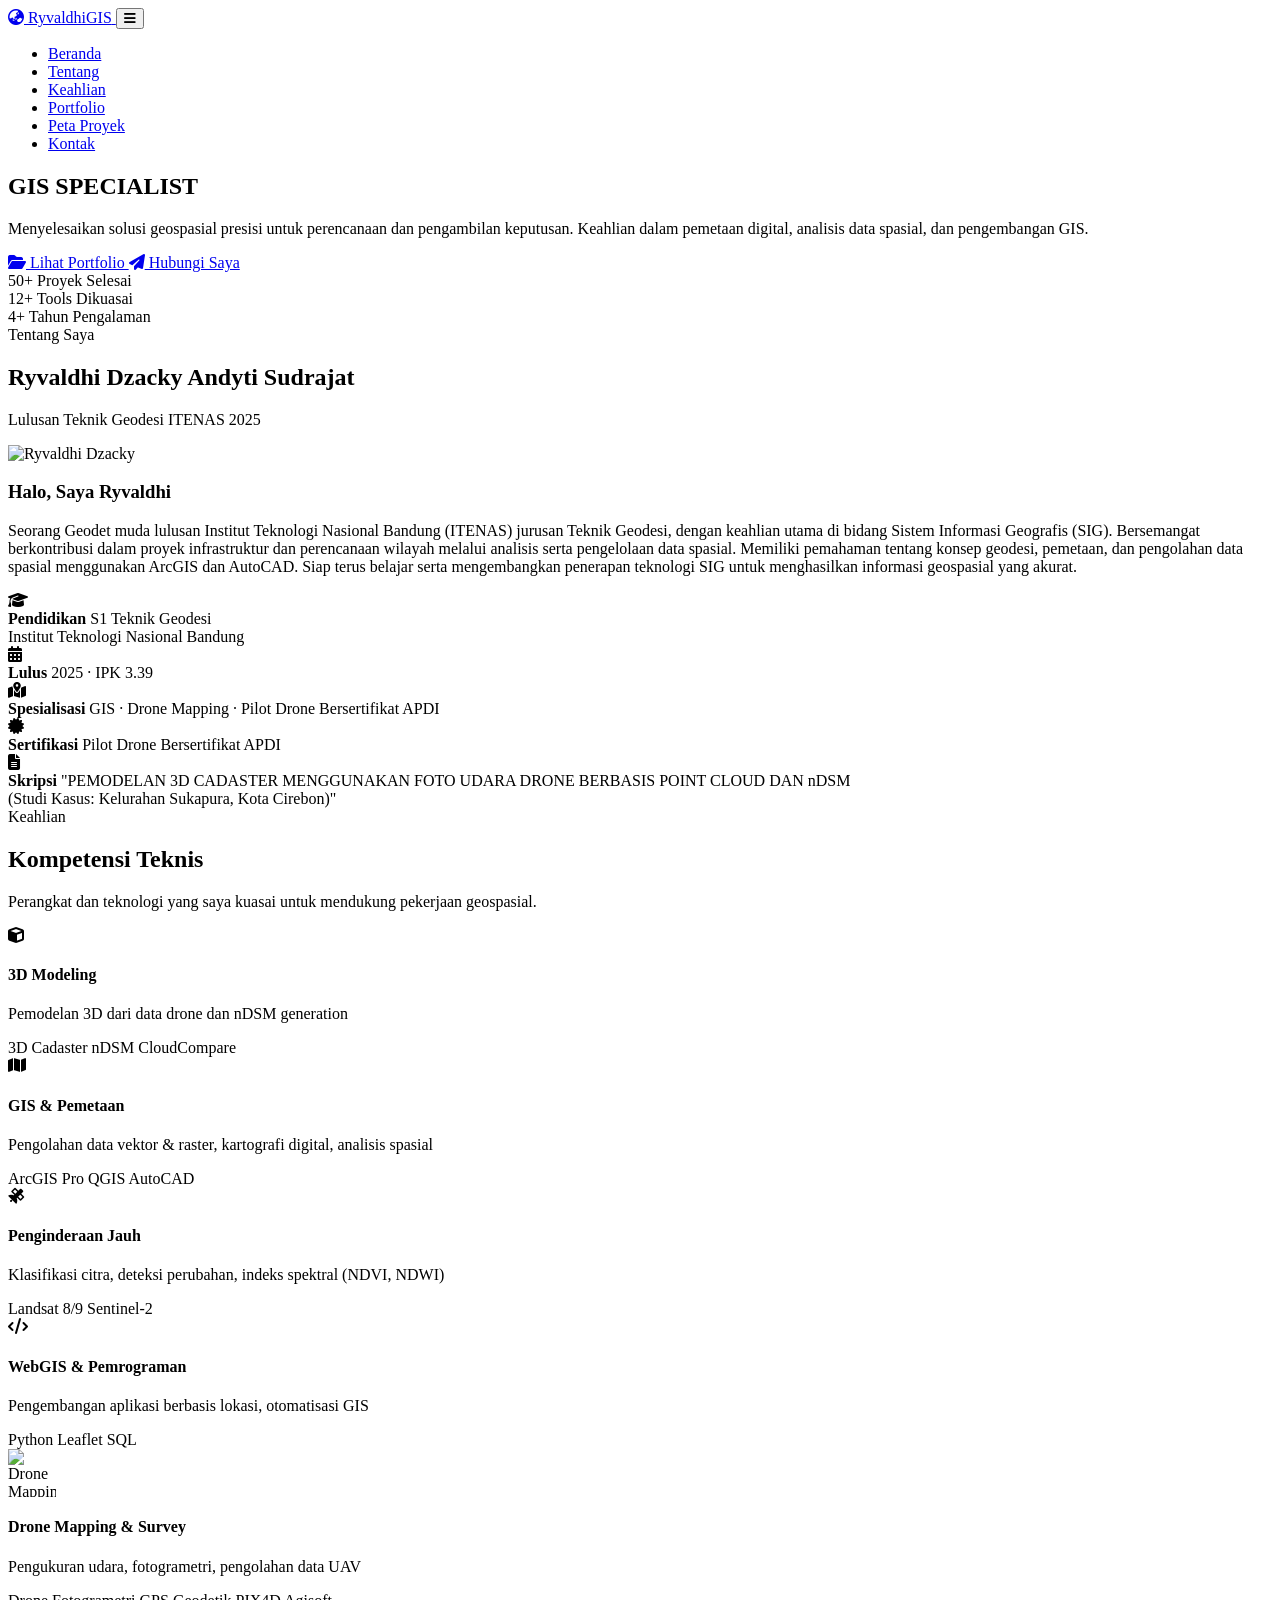
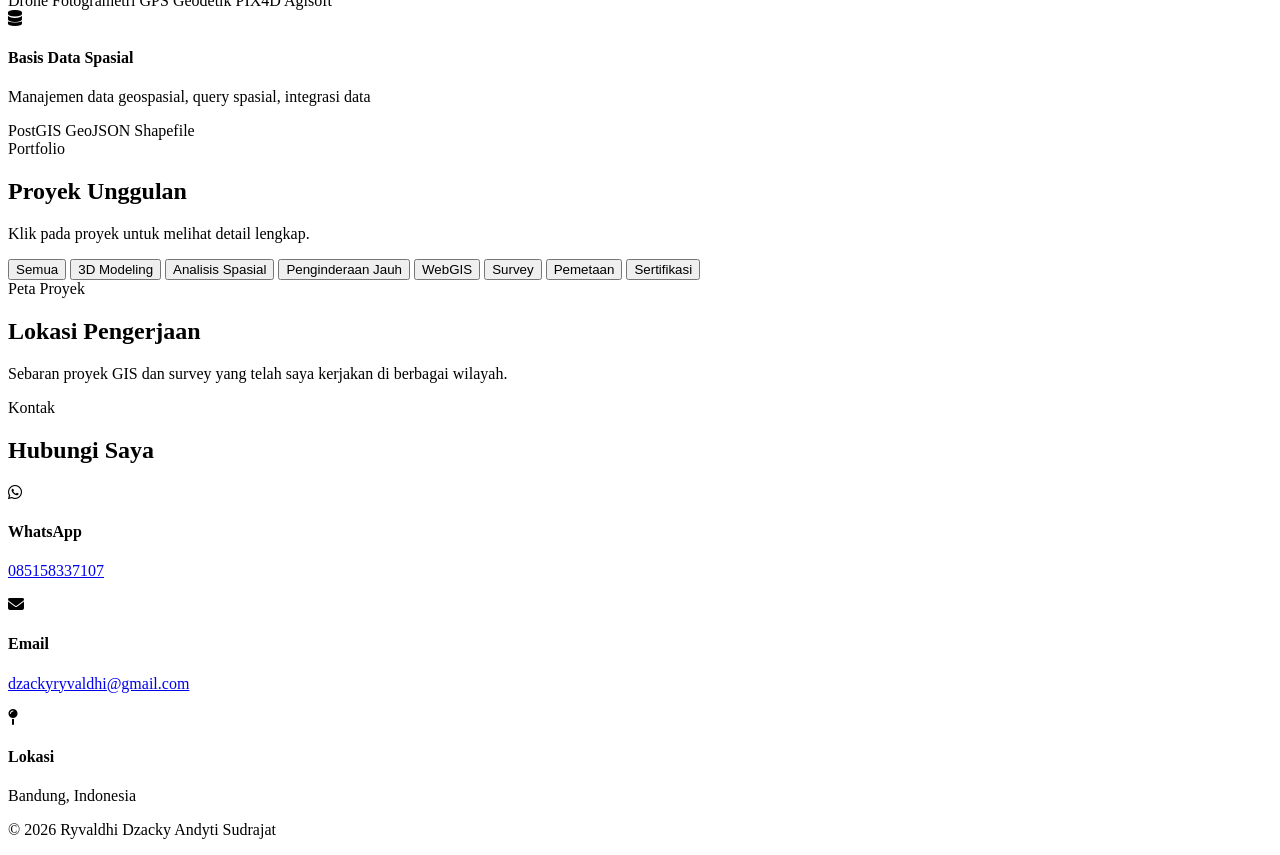
==== commit 92b63993: "Change 'Hello World' to 'Goodbye World'" ====
--- a/index.html
+++ b/index.html
@@ -6,933 +6,8 @@
     <title>Ryvaldhi Dzacky | GIS Specialist</title>
     <link rel="stylesheet" href="https://cdnjs.cloudflare.com/ajax/libs/font-awesome/6.4.0/css/all.min.css">
     <link href="https://fonts.googleapis.com/css2?family=Inter:wght@300;400;500;600;700;800;900&display=swap" rel="stylesheet">
-    <style>
-        /* ===== ROOT VARIABLES - DARK GRAY THEME ===== */
-        :root {
-            --primary: #0f0f0f;
-            --secondary: #1a1a1a;
-            --bg-card: #1e1e1e;
-            --bg-section: #141414;
-            --accent: #3b82f6;
-            --accent-light: #60a5fa;
-            --accent-glow: rgba(59, 130, 246, 0.2);
-            --teal: #0d9488;
-            --text-primary: #f1f5f9;
-            --text-secondary: #94a3b8;
-            --text-muted: #64748b;
-            --border: #2a2a2a;
-            --border-light: #3a3a3a;
-            --shadow: 0 1px 3px rgba(0,0,0,0.3);
-            --shadow-md: 0 4px 20px rgba(0,0,0,0.4);
-            --shadow-lg: 0 10px 40px rgba(0,0,0,0.5);
-            --radius: 12px;
-            --radius-sm: 8px;
-            --transition: all 0.3s cubic-bezier(0.4, 0, 0.2, 1);
-        }
-
-        * {
-            margin: 0;
-            padding: 0;
-            box-sizing: border-box;
-        }
-
-        html {
-            scroll-behavior: smooth;
-        }
-
-        body {
-            font-family: 'Inter', -apple-system, BlinkMacSystemFont, sans-serif;
-            color: var(--text-primary);
-            background: var(--primary);
-            line-height: 1.6;
-            -webkit-font-smoothing: antialiased;
-            overflow-x: hidden;
-        }
-
-        .container {
-            max-width: 1200px;
-            margin: 0 auto;
-            padding: 0 24px;
-        }
-
-        /* ===== TYPOGRAPHY ===== */
-        h1, h2, h3, h4 {
-            font-weight: 700;
-            line-height: 1.2;
-            color: var(--text-primary);
-        }
-
-        h1 { font-size: 3.5rem; }
-        h2 { font-size: 2.25rem; }
-        h3 { font-size: 1.5rem; }
-        h4 { font-size: 1.125rem; }
-
-        .section-label {
-            display: inline-block;
-            font-size: 0.75rem;
-            font-weight: 600;
-            text-transform: uppercase;
-            letter-spacing: 0.15em;
-            color: var(--accent-light);
-            margin-bottom: 8px;
-        }
-
-        .section-title {
-            margin-bottom: 12px;
-            color: var(--text-primary);
-        }
-
-        .section-desc {
-            color: var(--text-secondary);
-            max-width: 560px;
-            font-size: 1.05rem;
-        }
-
-        .section-header {
-            margin-bottom: 48px;
-        }
-
-        .section-header.text-center {
-            text-align: center;
-        }
-
-        .section-header.text-center .section-desc {
-            margin: 0 auto;
-        }
-
-        /* ===== BUTTONS ===== */
-        .btn {
-            display: inline-flex;
-            align-items: center;
-            gap: 10px;
-            padding: 12px 28px;
-            border-radius: 50px;
-            font-weight: 600;
-            font-size: 0.95rem;
-            text-decoration: none;
-            transition: var(--transition);
-            border: none;
-            cursor: pointer;
-            position: relative;
-            overflow: hidden;
-        }
-
-        .btn-primary {
-            background: linear-gradient(135deg, var(--accent), #1d4ed8);
-            color: white;
-            box-shadow: 0 4px 20px rgba(59, 130, 246, 0.3);
-        }
-
-        .btn-primary:hover {
-            transform: translateY(-2px);
-            box-shadow: 0 8px 30px rgba(59, 130, 246, 0.4);
-        }
-
-        .btn-outline {
-            background: rgba(255,255,255,0.06);
-            color: var(--text-primary);
-            border: 1.5px solid rgba(255,255,255,0.12);
-        }
-
-        .btn-outline:hover {
-            background: rgba(255,255,255,0.1);
-            border-color: var(--accent-light);
-            transform: translateY(-2px);
-        }
-
-        /* ===== NAVIGATION ===== */
-        .navbar {
-            position: fixed;
-            top: 0;
-            left: 0;
-            right: 0;
-            z-index: 1000;
-            background: rgba(15, 15, 15, 0.92);
-            backdrop-filter: blur(16px);
-            -webkit-backdrop-filter: blur(16px);
-            border-bottom: 1px solid var(--border);
-            transition: var(--transition);
-        }
-
-        .navbar.scrolled {
-            box-shadow: 0 4px 30px rgba(0,0,0,0.5);
-        }
-
-        .navbar .container {
-            display: flex;
-            justify-content: space-between;
-            align-items: center;
-            height: 72px;
-        }
-
-        .logo {
-            font-size: 1.4rem;
-            font-weight: 800;
-            color: var(--text-primary);
-            text-decoration: none;
-            display: flex;
-            align-items: center;
-            gap: 10px;
-        }
-
-        .logo i {
-            color: var(--accent-light);
-            font-size: 1.6rem;
-        }
-
-        .logo span {
-            color: var(--accent-light);
-        }
-
-        .nav-links {
-            display: flex;
-            list-style: none;
-            gap: 36px;
-            align-items: center;
-        }
-
-        .nav-links a {
-            text-decoration: none;
-            color: var(--text-secondary);
-            font-weight: 500;
-            font-size: 0.9rem;
-            transition: var(--transition);
-            position: relative;
-        }
-
-        .nav-links a:hover {
-            color: var(--text-primary);
-        }
-
-        .nav-links a.active {
-            color: var(--text-primary);
-        }
-
-        .nav-links a.active::after {
-            content: '';
-            position: absolute;
-            bottom: -4px;
-            left: 0;
-            right: 0;
-            height: 2px;
-            background: var(--accent-light);
-            border-radius: 2px;
-            box-shadow: 0 0 10px var(--accent-glow);
-        }
-
-        .nav-cta {
-            background: linear-gradient(135deg, var(--accent), #1d4ed8);
-            color: white !important;
-            padding: 8px 20px;
-            border-radius: 50px;
-        }
-
-        .nav-cta:hover {
-            box-shadow: 0 4px 20px rgba(59, 130, 246, 0.4);
-            transform: translateY(-1px);
-        }
-
-        .nav-toggle {
-            display: none;
-            background: none;
-            border: none;
-            font-size: 1.5rem;
-            color: var(--text-primary);
-            cursor: pointer;
-        }
-
-        /* ==========================================================
-           HERO
-           ========================================================== */
-        .hero {
-            min-height: 100vh;
-            padding: 140px 0 80px;
-            position: relative;
-            overflow: hidden;
-            background: var(--primary);
-            display: flex;
-            align-items: center;
-            text-align: center;
-        }
-
-        .hero-bg-grid {
-            position: absolute;
-            inset: 0;
-            z-index: 0;
-            background-image: 
-                linear-gradient(rgba(96, 165, 250, 0.04) 1px, transparent 1px),
-                linear-gradient(90deg, rgba(96, 165, 250, 0.04) 1px, transparent 1px);
-            background-size: 60px 60px;
-            animation: gridMove 30s linear infinite;
-        }
-
-        @keyframes gridMove {
-            0% { transform: translateY(0) translateX(0); }
-            100% { transform: translateY(60px) translateX(60px); }
-        }
-
-        .hero-glow-1 {
-            position: absolute;
-            top: -30%;
-            right: -10%;
-            width: 600px;
-            height: 600px;
-            background: radial-gradient(circle, rgba(59, 130, 246, 0.12) 0%, transparent 70%);
-            border-radius: 50%;
-            z-index: 0;
-            animation: glowPulse 8s ease-in-out infinite;
-        }
-
-        .hero-glow-2 {
-            position: absolute;
-            bottom: -20%;
-            left: -10%;
-            width: 500px;
-            height: 500px;
-            background: radial-gradient(circle, rgba(13, 148, 136, 0.08) 0%, transparent 70%);
-            border-radius: 50%;
-            z-index: 0;
-            animation: glowPulse 10s ease-in-out infinite reverse;
-        }
-
-        @keyframes glowPulse {
-            0%, 100% { transform: scale(1) translateY(0); opacity: 0.8; }
-            50% { transform: scale(1.2) translateY(-20px); opacity: 1; }
-        }
-
-        .particles {
-            position: absolute;
-            inset: 0;
-            z-index: 0;
-            overflow: hidden;
-        }
-
-        .particle {
-            position: absolute;
-            width: 3px;
-            height: 3px;
-            background: var(--accent-light);
-            border-radius: 50%;
-            opacity: 0.3;
-            animation: floatParticle linear infinite;
-        }
-
-        .particle:nth-child(1) { left: 10%; top: 20%; animation-duration: 20s; animation-delay: 0s; width: 4px; height: 4px; }
-        .particle:nth-child(2) { left: 20%; top: 60%; animation-duration: 25s; animation-delay: 2s; width: 2px; height: 2px; }
-        .particle:nth-child(3) { left: 30%; top: 10%; animation-duration: 18s; animation-delay: 4s; width: 3px; height: 3px; }
-        .particle:nth-child(4) { left: 45%; top: 70%; animation-duration: 22s; animation-delay: 1s; width: 5px; height: 5px; opacity: 0.15; }
-        .particle:nth-child(5) { left: 55%; top: 30%; animation-duration: 28s; animation-delay: 3s; width: 3px; height: 3px; }
-        .particle:nth-child(6) { left: 70%; top: 80%; animation-duration: 20s; animation-delay: 5s; width: 2px; height: 2px; }
-        .particle:nth-child(7) { left: 80%; top: 15%; animation-duration: 24s; animation-delay: 2s; width: 4px; height: 4px; }
-        .particle:nth-child(8) { left: 90%; top: 50%; animation-duration: 30s; animation-delay: 0s; width: 3px; height: 3px; }
-        .particle:nth-child(9) { left: 15%; top: 90%; animation-duration: 26s; animation-delay: 3s; width: 2px; height: 2px; }
-        .particle:nth-child(10) { left: 65%; top: 5%; animation-duration: 18s; animation-delay: 4s; width: 5px; height: 5px; opacity: 0.1; }
-
-        @keyframes floatParticle {
-            0% { transform: translateY(0) translateX(0) scale(1); opacity: 0.3; }
-            25% { transform: translateY(-80px) translateX(20px) scale(1.2); opacity: 0.6; }
-            50% { transform: translateY(-150px) translateX(-10px) scale(0.8); opacity: 0.3; }
-            75% { transform: translateY(-220px) translateX(30px) scale(1.1); opacity: 0.5; }
-            100% { transform: translateY(-300px) translateX(0) scale(1); opacity: 0.15; }
-        }
-
-        .hero-content {
-            position: relative;
-            z-index: 1;
-            max-width: 820px;
-            margin: 0 auto;
-        }
-
-        .hero h1 {
-            font-size: 4rem;
-            margin-bottom: 20px;
-            color: var(--text-primary);
-            line-height: 1.1;
-        }
-
-        .hero h1 .highlight {
-            background: linear-gradient(135deg, #60a5fa, #34d399);
-            -webkit-background-clip: text;
-            -webkit-text-fill-color: transparent;
-            background-clip: text;
-        }
-
-        .hero p {
-            font-size: 1.15rem;
-            color: var(--text-secondary);
-            max-width: 680px;
-            margin: 0 auto 36px;
-            line-height: 1.8;
-        }
-
-        .hero-actions {
-            display: flex;
-            gap: 16px;
-            justify-content: center;
-            flex-wrap: wrap;
-            margin-bottom: 56px;
-        }
-
-        .hero-stats {
-            display: flex;
-            justify-content: center;
-            gap: 64px;
-            padding-top: 32px;
-            border-top: 1px solid var(--border);
-        }
-
-        .hero-stats .stat {
-            text-align: center;
-        }
-
-        .hero-stats .stat-number {
-            font-size: 2rem;
-            font-weight: 800;
-            color: var(--text-primary);
-            display: block;
-            line-height: 1.2;
-        }
-
-        .hero-stats .stat-number .accent {
-            color: #60a5fa;
-        }
-
-        .hero-stats .stat-label {
-            font-size: 0.85rem;
-            color: var(--text-muted);
-        }
-
-        /* ===== SECTION BASE ===== */
-        section {
-            padding: 80px 0;
-        }
-
-        section:nth-child(even) {
-            background: var(--bg-section);
-        }
-
-        /* ==========================================================
-           ABOUT
-           ========================================================== */
-        .about-grid {
-            display: grid;
-            grid-template-columns: 1fr 1fr;
-            gap: 64px;
-            align-items: start;
-        }
-
-        .about-image {
-            border-radius: var(--radius);
-            overflow: hidden;
-            box-shadow: var(--shadow-lg);
-            background: var(--bg-card);
-            position: relative;
-            border: 1px solid var(--border);
-        }
-
-        .about-image img {
-            width: 100%;
-            height: 440px;
-            object-fit: cover;
-            display: block;
-        }
-
-        .about-content h3 {
-            margin-bottom: 12px;
-            font-size: 1.8rem;
-        }
-
-        .about-content p {
-            color: var(--text-secondary);
-            margin-bottom: 16px;
-            line-height: 1.8;
-            text-align: left;
-        }
-
-        .about-details {
-            display: grid;
-            grid-template-columns: repeat(3, 1fr);
-            gap: 20px;
-            margin-top: 40px;
-        }
-
-        .about-detail-item {
-            display: flex;
-            align-items: flex-start;
-            gap: 12px;
-            padding: 16px 18px;
-            background: var(--bg-card);
-            border-radius: var(--radius-sm);
-            border-left: 3px solid var(--accent);
-            border: 1px solid var(--border);
-        }
-
-        .about-detail-item:nth-child(4) {
-            grid-column: 1 / -1;
-        }
-
-        .about-detail-item i {
-            color: var(--accent-light);
-            font-size: 1.1rem;
-            margin-top: 2px;
-            width: 20px;
-        }
-
-        .about-detail-item strong {
-            display: block;
-            font-size: 0.8rem;
-            color: var(--text-secondary);
-            text-transform: uppercase;
-            letter-spacing: 0.05em;
-        }
-
-        .about-detail-item span {
-            font-size: 0.85rem;
-            color: var(--text-muted);
-        }
-
-        .about-detail-item .skripsi {
-            font-size: 0.8rem;
-            color: var(--text-secondary);
-            font-style: italic;
-            line-height: 1.4;
-        }
-
-        @media (max-width: 768px) {
-            .about-details {
-                grid-template-columns: 1fr;
-            }
-            .about-detail-item:nth-child(4) {
-                grid-column: 1;
-            }
-        }
-
-        /* ===== SKILLS ===== */
-        .skills-grid {
-            display: grid;
-            grid-template-columns: repeat(3, 1fr);
-            gap: 24px;
-        }
-
-        .skill-card {
-            background: var(--bg-card);
-            border: 1px solid var(--border);
-            border-radius: var(--radius);
-            padding: 28px 24px;
-            transition: var(--transition);
-            position: relative;
-            overflow: hidden;
-        }
-
-        .skill-card::before {
-            content: '';
-            position: absolute;
-            top: 0;
-            left: 0;
-            right: 0;
-            height: 3px;
-            background: linear-gradient(90deg, var(--accent), var(--teal));
-            opacity: 0;
-            transition: var(--transition);
-        }
-
-        .skill-card:hover::before {
-            opacity: 1;
-        }
-
-        .skill-card:hover {
-            border-color: var(--accent);
-            box-shadow: var(--shadow-md);
-            transform: translateY(-4px);
-        }
-
-        .skill-card .icon {
-            width: 48px;
-            height: 48px;
-            background: rgba(59,130,246,0.1);
-            border-radius: var(--radius-sm);
-            display: flex;
-            align-items: center;
-            justify-content: center;
-            color: var(--accent-light);
-            font-size: 1.3rem;
-            margin-bottom: 16px;
-        }
-
-        .skill-card h4 {
-            margin-bottom: 4px;
-            color: var(--text-primary);
-        }
-
-        .skill-card p {
-            font-size: 0.9rem;
-            color: var(--text-secondary);
-            margin-bottom: 16px;
-        }
-
-        .skill-tags {
-            display: flex;
-            flex-wrap: wrap;
-            gap: 6px;
-        }
-
-        .skill-tags span {
-            background: rgba(255,255,255,0.05);
-            padding: 4px 12px;
-            border-radius: 50px;
-            font-size: 0.75rem;
-            font-weight: 500;
-            color: var(--text-secondary);
-            border: 1px solid var(--border);
-        }
-
-        /* ==========================================================
-           PORTFOLIO
-           ========================================================== */
-        .portfolio-filters {
-            display: flex;
-            gap: 8px;
-            margin-bottom: 32px;
-            flex-wrap: wrap;
-            justify-content: center;
-        }
-
-        .filter-btn {
-            padding: 8px 20px;
-            border: 1px solid var(--border);
-            border-radius: 50px;
-            background: var(--bg-card);
-            color: var(--text-secondary);
-            font-weight: 500;
-            font-size: 0.85rem;
-            cursor: pointer;
-            transition: var(--transition);
-        }
-
-        .filter-btn:hover {
-            border-color: var(--accent);
-            color: var(--text-primary);
-        }
-
-        .filter-btn.active {
-            background: var(--accent);
-            color: white;
-            border-color: var(--accent);
-        }
-
-        .portfolio-grid {
-            display: grid;
-            grid-template-columns: repeat(auto-fill, minmax(340px, 1fr));
-            gap: 28px;
-        }
-
-        .portfolio-item {
-            background: var(--bg-card);
-            border-radius: var(--radius);
-            overflow: hidden;
-            border: 1px solid var(--border);
-            transition: var(--transition);
-            text-decoration: none;
-            color: inherit;
-            display: block;
-            cursor: pointer;
-            scroll-margin-top: 100px;
-        }
-
-        .portfolio-item:hover {
-            transform: translateY(-6px);
-            box-shadow: var(--shadow-lg);
-            border-color: var(--border-light);
-        }
-
-        .portfolio-item .thumb {
-            height: 220px;
-            overflow: hidden;
-            background: var(--secondary);
-            position: relative;
-            display: flex;
-            align-items: center;
-            justify-content: center;
-        }
-
-        .portfolio-item .thumb img {
-            width: 100%;
-            height: 100%;
-            object-fit: cover;
-            transition: var(--transition);
-        }
-
-        .portfolio-item:hover .thumb img {
-            transform: scale(1.03);
-        }
-
-        .portfolio-item .thumb .category-badge {
-            position: absolute;
-            top: 12px;
-            right: 12px;
-            padding: 4px 14px;
-            background: rgba(0,0,0,0.8);
-            backdrop-filter: blur(10px);
-            border-radius: 50px;
-            font-size: 0.7rem;
-            font-weight: 600;
-            color: white;
-            border: 1px solid rgba(255,255,255,0.08);
-            z-index: 2;
-        }
-
-        .portfolio-item .body {
-            padding: 24px;
-        }
-
-        .portfolio-item .body h4 {
-            margin-bottom: 6px;
-            color: var(--text-primary);
-            font-size: 1.1rem;
-        }
-
-        .portfolio-item .body p {
-            font-size: 0.9rem;
-            color: var(--text-secondary);
-            margin-bottom: 16px;
-            display: -webkit-box;
-            -webkit-line-clamp: 2;
-            -webkit-box-orient: vertical;
-            overflow: hidden;
-        }
-
-        .portfolio-item .body .tags {
-            display: flex;
-            flex-wrap: wrap;
-            gap: 6px;
-        }
-
-        .portfolio-item .body .tags span {
-            background: rgba(255,255,255,0.05);
-            padding: 4px 12px;
-            border-radius: 50px;
-            font-size: 0.7rem;
-            font-weight: 500;
-            color: var(--text-secondary);
-            border: 1px solid var(--border);
-        }
-
-        /* ===== MAP SECTION ===== */
-        .map-section {
-            background: var(--bg-section);
-            color: var(--text-primary);
-            position: relative;
-            overflow: hidden;
-        }
-
-        .map-section::before {
-            content: '';
-            position: absolute;
-            top: -50%;
-            right: -20%;
-            width: 500px;
-            height: 500px;
-            background: radial-gradient(circle, rgba(59,130,246,0.04) 0%, transparent 70%);
-            border-radius: 50%;
-        }
-
-        .map-section .section-title {
-            color: var(--text-primary);
-        }
-
-        .map-section .section-desc {
-            color: var(--text-secondary);
-        }
-
-        .map-wrapper {
-            border-radius: var(--radius);
-            overflow: hidden;
-            box-shadow: 0 20px 60px rgba(0,0,0,0.5);
-            height: 420px;
-            background: var(--secondary);
-            border: 1px solid var(--border);
-            position: relative;
-            z-index: 1;
-        }
-
-        #project-map {
-            width: 100%;
-            height: 100%;
-        }
-
-        /* ===== CONTACT ===== */
-        .contact-grid {
-            display: grid;
-            grid-template-columns: 1fr;
-            max-width: 600px;
-            margin: 0 auto;
-        }
-
-        .contact-item {
-            display: flex;
-            align-items: center;
-            gap: 16px;
-            padding: 16px 20px;
-            background: var(--bg-card);
-            border-radius: var(--radius-sm);
-            border: 1px solid var(--border);
-            transition: var(--transition);
-            margin-bottom: 16px;
-        }
-
-        .contact-item:hover {
-            border-color: var(--accent);
-            box-shadow: var(--shadow-md);
-            transform: translateX(4px);
-        }
-
-        .contact-item .icon {
-            width: 48px;
-            height: 48px;
-            background: rgba(59,130,246,0.08);
-            border-radius: var(--radius-sm);
-            display: flex;
-            align-items: center;
-            justify-content: center;
-            color: var(--accent-light);
-            font-size: 1.2rem;
-            flex-shrink: 0;
-        }
-
-        .contact-item h4 {
-            font-size: 0.75rem;
-            text-transform: uppercase;
-            letter-spacing: 0.05em;
-            color: var(--text-muted);
-            margin-bottom: 2px;
-        }
-
-        .contact-item p {
-            font-size: 1rem;
-            color: var(--text-primary);
-            font-weight: 500;
-        }
-
-        .contact-item a {
-            color: var(--text-primary);
-            text-decoration: none;
-            font-weight: 500;
-            transition: var(--transition);
-        }
-
-        .contact-item a:hover {
-            color: var(--accent-light);
-        }
-
-        /* ===== FOOTER ===== */
-        footer {
-            background: var(--primary);
-            color: var(--text-muted);
-            padding: 32px 0;
-            border-top: 1px solid var(--border);
-            text-align: center;
-        }
-
-        footer p {
-            font-size: 0.9rem;
-        }
-
-        /* ==========================================================
-           RESPONSIVE
-           ========================================================== */
-        @media (max-width: 1024px) {
-            .skills-grid {
-                grid-template-columns: repeat(2, 1fr);
-            }
-            .hero h1 {
-                font-size: 3rem;
-            }
-        }
-
-        @media (max-width: 768px) {
-            h1 { font-size: 2.4rem; }
-            h2 { font-size: 1.8rem; }
-            
-            .hero {
-                padding: 120px 0 56px;
-                min-height: auto;
-            }
-            .hero h1 {
-                font-size: 2.4rem;
-            }
-            .hero p {
-                font-size: 1rem;
-            }
-            .hero-stats {
-                gap: 32px;
-                flex-wrap: wrap;
-            }
-
-            .hero-glow-1 {
-                width: 300px;
-                height: 300px;
-                top: -10%;
-            }
-            .hero-glow-2 {
-                width: 250px;
-                height: 250px;
-            }
-
-            .about-grid {
-                grid-template-columns: 1fr;
-                gap: 40px;
-            }
-            .about-image img {
-                height: 280px;
-            }
-            .about-details {
-                grid-template-columns: 1fr;
-            }
-            .about-detail-item:nth-child(4) {
-                grid-column: 1;
-            }
-
-            .skills-grid {
-                grid-template-columns: 1fr;
-            }
-
-            .portfolio-grid {
-                grid-template-columns: 1fr;
-            }
-
-            .nav-links {
-                display: none;
-                position: absolute;
-                top: 72px;
-                left: 0;
-                right: 0;
-                background: var(--primary);
-                padding: 24px;
-                flex-direction: column;
-                gap: 16px;
-                border-bottom: 1px solid var(--border);
-                box-shadow: 0 20px 40px rgba(0,0,0,0.6);
-            }
-            .nav-links.open {
-                display: flex;
-            }
-            .nav-toggle {
-                display: block;
-            }
-        }
-
-        @media (max-width: 480px) {
-            .container { padding: 0 16px; }
-            section { padding: 56px 0; }
-            .hero h1 { font-size: 2rem; }
-            .hero-actions { flex-direction: column; align-items: center; }
-            .hero-actions .btn { width: 100%; max-width: 280px; justify-content: center; }
-            .hero-stats .stat-number { font-size: 1.4rem; }
-            .hero-stats { gap: 24px; }
-            .portfolio-item .thumb { height: 180px; }
-            .map-wrapper { height: 280px; }
-        }
-    </style>
+    <link rel="stylesheet" href="https://unpkg.com/leaflet@1.9.4/dist/leaflet.css" />
+    <link rel="stylesheet" href="assets/css/style.css">
 </head>
 <body>
 
@@ -981,7 +56,7 @@
                     <span class="highlight">GIS</span> SPECIALIST
                 </h1>
                 <p>
-                    Menghadirkan solusi geospasial presisi untuk perencanaan dan pengambilan keputusan. Keahlian dalam pemetaan digital, analisis data spasial, dan pengembangan GIS.
+                    Menyelesaikan solusi geospasial presisi untuk perencanaan dan pengambilan keputusan. Keahlian dalam pemetaan digital, analisis data spasial, dan pengembangan GIS.
                 </p>
                 <div class="hero-actions">
                     <a href="#portfolio" class="btn btn-primary">
@@ -1020,7 +95,7 @@
 
             <div class="about-grid">
                 <div class="about-image">
-                    <img src="img/profil.jpg" alt="Ryvaldhi Dzacky">
+                    <img src="assets/img/profil.jpg" alt="Ryvaldhi Dzacky">
                 </div>
                 <div class="about-content">
                     <h3>Halo, Saya Ryvaldhi</h3>
@@ -1049,7 +124,14 @@
                     <i class="fas fa-map-marked-alt"></i>
                     <div>
                         <strong>Spesialisasi</strong>
-                        <span>GIS · Drone Mapping</span>
+                        <span>GIS · Drone Mapping · Pilot Drone Bersertifikat APDI</span>
+                    </div>
+                </div>
+                <div class="about-detail-item">
+                    <i class="fas fa-certificate"></i>
+                    <div>
+                        <strong>Sertifikasi</strong>
+                        <span>Pilot Drone Bersertifikat APDI</span>
                     </div>
                 </div>
                 <div class="about-detail-item">
@@ -1112,10 +194,12 @@
                     </div>
                 </div>
                 <div class="skill-card">
-                    <div class="icon"><i class="fas fa-drone"></i></div>
-                    <h4>Drone Mapping &amp; Survey</h4>
-                    <p>Pengukuran udara, fotogrametri, pengolahan data UAV</p>
-                    <div class="skill-tags">
+                    <div class="icon">
+                    <img src="assets/img/kategori/drone.png" alt="Drone Mapping" style="width: 48px; height: 48px; object-fit: contain; display: block;">
+                    </div>
+                        <h4>Drone Mapping &amp; Survey</h4>
+                        <p>Pengukuran udara, fotogrametri, pengolahan data UAV</p>
+                        <div class="skill-tags">
                         <span>Drone</span>
                         <span>Fotogrametri</span>
                         <span>GPS Geodetik</span>
@@ -1154,6 +238,7 @@
                 <button class="filter-btn" data-filter="webgis">WebGIS</button>
                 <button class="filter-btn" data-filter="survey">Survey</button>
                 <button class="filter-btn" data-filter="pemetaan">Pemetaan</button>
+                <button class="filter-btn" data-filter="sertifikasi">Sertifikasi</button>
             </div>
 
             <div class="portfolio-grid" id="portfolioGrid"></div>
@@ -1214,445 +299,7 @@
         </div>
     </footer>
 
-    <!-- ===== SCRIPTS ===== -->
-    <script>
-        // ============================================================
-        // DATA PROYEK (LENGKAP dari gambar)
-        // ============================================================
-        const projects = [
-            {
-                id: 1,
-                judul: "Peta Sebaran Pusat Perdagangan dan Jasa Kecamatan Arcamanik",
-                kategori: "analisis",
-                kategoriLabel: "Analisis Spasial",
-                gambar: "img/proyek/1-arcamanik/cover.jpg",
-                deskripsi: "Proyek ini menyajikan sebaran kawasan perdagangan dan jasa yang terintegrasi dengan jaringan jalan di Kecamatan Arcamanik. Pemetaan dilakukan melalui proses digitasi, pengelolaan data spasial, serta penyusunan layout peta yang informatif untuk mendukung analisis tata ruang.",
-                tools: "ArcMap, ArcGIS Pro",
-                hasil: "Menghasilkan peta sebaran perdagangan dan jasa yang dapat dimanfaatkan sebagai pendukung evaluasi pola ruang serta analisis kawasan komersial.",
-                tanggung_jawab: [
-                    "Melakukan digitasi objek spasial",
-                    "Mengelola data atribut",
-                    "Menyusun simbolisasi peta",
-                    "Membuat layout peta"
-                ],
-                galeri: [
-                    "img/proyek/1-arcamanik/cover.jpg",
-                    "img/proyek/1-arcamanik/peta-1.jpg"
-                ]
-            },
-            {
-                id: 2,
-                judul: "Peta Rawan Longsor Kabupaten Garut",
-                kategori: "analisis",
-                kategoriLabel: "Analisis Spasial",
-                gambar: "img/proyek/2-garut/cover.jpg",
-                deskripsi: "Proyek ini merupakan analisis spasial untuk mengidentifikasi tingkat kerawanan longsor di Kabupaten Garut menggunakan pendekatan Multi-Criteria Decision Analysis (MCDA). Analisis dilakukan dengan menggabungkan beberapa parameter lingkungan melalui proses pembobotan dan overlay spasial.",
-                tools: "ArcGIS Pro, QGIS, AHP",
-                hasil: "Menghasilkan peta kerawanan longsor yang mengelompokkan wilayah ke dalam lima tingkat risiko sebagai pendukung mitigasi bencana dan perencanaan wilayah.",
-                tanggung_jawab: [
-                    "Mengolah data spasial dari berbagai parameter",
-                    "Melakukan pembobotan dan analisis overlay",
-                    "Mengklasifikasikan rawan longsor",
-                    "Menyusun layout peta"
-                ],
-                galeri: [
-                    "img/proyek/2-garut/cover.jpg",
-                    "img/proyek/2-garut/peta-1.jpg"
-                ]
-            },
-            {
-                id: 3,
-                judul: "Peta Tutupan Lahan Kecamatan Cisarua",
-                kategori: "penginderaan",
-                kategoriLabel: "Penginderaan Jauh",
-                gambar: "img/proyek/3-cisarua/cover.jpg",
-                deskripsi: "Proyek ini menghasilkan peta tutupan lahan yang menggambarkan kondisi penggunaan lahan di Kecamatan Cisarua pada skala 1:25.000. Proses pemetaan dilakukan melalui interpretasi citra satelit, digitasi visual, serta pengolahan data spasial untuk memperoleh representasi yang akurat sesuai batas administrasi wilayah.",
-                tools: "ArcMap, QGIS, Landsat 8",
-                hasil: "Menghasilkan peta tutupan lahan yang menampilkan klasifikasi penggunaan lahan seperti kawasan hutan, lahan terbangun, perkebunan, dan lahan basah.",
-                tanggung_jawab: [
-                    "Geoprocessing data spasial",
-                    "Penyusunan layout peta"
-                ],
-                galeri: [
-                    "img/proyek/3-cisarua/cover.jpg",
-                    "img/proyek/3-cisarua/peta-1.jpg"
-                ]
-            },
-            {
-                id: 4,
-                judul: "Peta Service Area Sarana Kesehatan Berdasarkan Jalan Cilegon",
-                kategori: "analisis",
-                kategoriLabel: "Analisis Spasial",
-                gambar: "img/proyek/4-cilegon/cover.jpg",
-                deskripsi: "Proyek ini bertujuan untuk menganalisis jangkauan pelayanan fasilitas kesehatan di Kota Cilegon berdasarkan jaringan jalan yang sebenarnya. Analisis dilakukan menggunakan metode Network Analysis sehingga menghasilkan cakupan layanan berdasarkan jarak dan waktu tempuh aktual, bukan sekadar radius garis lurus.",
-                tools: "ArcMap, Network Analyst",
-                hasil: "Menghasilkan peta jangkauan pelayanan fasilitas kesehatan yang dapat dimanfaatkan sebagai pendukung evaluasi aksesibilitas dan perencanaan penyediaan layanan publik.",
-                tanggung_jawab: [
-                    "Menyusun dan memperbaiki topologi jaringan jalan",
-                    "Melakukan analisis Service Area",
-                    "Mengolah data spasial fasilitas kesehatan",
-                    "Menyusun layout peta sesuai standar kartografi"
-                ],
-                galeri: [
-                    "img/proyek/4-cilegon/cover.jpg",
-                    "img/proyek/4-cilegon/peta-1.jpg"
-                ]
-            },
-            {
-                id: 5,
-                judul: "WebGIS SI Panen - Sistem Informasi Pertanian",
-                kategori: "webgis",
-                kategoriLabel: "WebGIS",
-                gambar: "img/proyek/5-sipanen/cover.jpg",
-                deskripsi: "SI Panen merupakan aplikasi Web GIS yang dikembangkan untuk menyajikan informasi spasial secara interaktif terkait data pertanian dan lokasi lahan. Aplikasi ini memudahkan pengguna dalam mengakses, menampilkan, dan mengeksplorasi informasi geografis melalui antarmuka berbasis web yang responsif dan mudah digunakan.",
-                tools: "Leaflet, JavaScript, Python, GeoJSON",
-                hasil: "Menghasilkan aplikasi Web GIS SI Panen yang mampu menyajikan informasi spasial secara interaktif sehingga mempermudah pengguna dalam mengakses dan memahami data geografis melalui platform berbasis web.",
-                tanggung_jawab: [
-                    "Merancang dan membangun antarmuka Web GIS",
-                    "Mengintegrasikan data spasial ke dalam aplikasi",
-                    "Menampilkan layer peta beserta informasi atribut",
-                    "Mengembangkan fitur navigasi dan interaksi peta",
-                    "Melakukan pengujian serta penyempurnaan tampilan aplikasi"
-                ],
-                galeri: [
-                    "img/proyek/5-sipanen/cover.jpg",
-                    "img/proyek/5-sipanen/dashboard-1.jpg"
-                ]
-            },
-            {
-                id: 6,
-                judul: "WebGIS Aset Tanah Pemerintah Daerah",
-                kategori: "webgis",
-                kategoriLabel: "WebGIS",
-                gambar: "img/proyek/6-aset-tanah/cover.jpg",
-                deskripsi: "WebGIS Aset Tanah Pemerintah Daerah merupakan aplikasi berbasis web yang dikembangkan untuk mendukung pengelolaan dan visualisasi data aset tanah milik pemerintah daerah secara digital. Aplikasi ini memudahkan pengguna dalam mengakses informasi lokasi aset, menampilkan data spasial secara interaktif, serta membantu proses inventarisasi dan monitoring aset melalui platform berbasis Web GIS.",
-                tools: "QGIS, Leaflet.js, GeoJSON, JavaScript",
-                hasil: "Menghasilkan aplikasi WebGIS Aset Tanah Pemerintah Daerah yang mampu menyajikan informasi spasial aset tanah secara interaktif, sehingga mempermudah proses inventarisasi, monitoring, serta pengelolaan aset pemerintah daerah secara lebih efektif dan efisien.",
-                tanggung_jawab: [
-                    "Mengintegrasikan data spasial aset tanah ke dalam aplikasi",
-                    "Menampilkan informasi lokasi aset beserta atributnya",
-                    "Mengimplementasikan fitur interaksi peta dan pengelolaan layer"
-                ],
-                galeri: [
-                    "img/proyek/6-aset-tanah/cover.jpg",
-                    "img/proyek/6-aset-tanah/dashboard-1.jpg"
-                ]
-            },
-            {
-                id: 7,
-                judul: "Pemodelan 3D Cadaster Menggunakan Foto Udara Drone",
-                kategori: "3d",
-                kategoriLabel: "3D Modeling",
-                gambar: "img/proyek/7-3d-cadaster/cover.jpg",
-                deskripsi: "Pemodelan 3D menggunakan foto udara drone berbasis point cloud dan nDSM untuk pembuatan peta kadaster 3D yang akurat dan presisi. Proyek ini merupakan skripsi yang bertujuan untuk meningkatkan kualitas data pertanahan.",
-                tools: "Drone, Point Cloud, nDSM, CloudCompare, Agisoft Metashape",
-                hasil: "Model 3D bangunan dan lahan dengan tingkat akurasi tinggi untuk administrasi pertanahan.",
-                isSkripsi: true,
-                tanggung_jawab: [
-                    "Akuisisi data udara menggunakan drone",
-                    "Pengolahan point cloud dan nDSM",
-                    "Pemodelan 3D bangunan dan lahan"
-                ],
-                galeri: [
-                    "img/proyek/7-3d-cadaster/cover.jpg",
-                    "img/proyek/7-3d-cadaster/model-3d.jpg",
-                    "img/proyek/7-3d-cadaster/drone.jpg"
-                ]
-            },
-            {
-                id: 8,
-                judul: "Pengolahan Data Foto Udara Desa Cipada",
-                kategori: "pemetaan",
-                kategoriLabel: "Pemetaan",
-                gambar: "img/proyek/8-cipada/cover.jpg",
-                deskripsi: "Pengolahan data foto udara menjadi orthomosaik dan model elevasi digital (DEM) menggunakan perangkat lunak fotogrametri. Hasilnya digunakan untuk keperluan pemetaan topografi dan perencanaan wilayah.",
-                tools: "Agisoft Metashape, PIX4D, QGIS",
-                hasil: "Orthomosaik dan DEM resolusi tinggi untuk keperluan pemetaan.",
-                tanggung_jawab: [
-                    "Pengolahan foto udara",
-                    "Pembuatan orthomosaik",
-                    "Generasi DEM"
-                ],
-                galeri: [
-                    "img/proyek/8-cipada/cover.jpg",
-                    "img/proyek/8-cipada/orthomosaik.jpg"
-                ]
-            },
-            {
-                id: 9,
-                judul: "Pengukuran Topografi",
-                kategori: "survey",
-                kategoriLabel: "Survey",
-                gambar: "img/proyek/9-topografi/cover.jpg",
-                deskripsi: "Pengukuran topografi detail menggunakan GPS Geodetik dan Total Station untuk berbagai keperluan pemetaan dan perencanaan konstruksi. Data yang dihasilkan digunakan untuk pembuatan peta kontur dan perencanaan teknis.",
-                tools: "GPS Geodetik, Total Station, AutoCAD",
-                hasil: "Data titik koordinat dan peta topografi untuk perencanaan.",
-                tanggung_jawab: [
-                    "Pengambilan data lapangan",
-                    "Pengolahan data ukur",
-                    "Pembuatan peta kontur"
-                ],
-                galeri: [
-                    "img/proyek/9-topografi/cover.jpg",
-                    "img/proyek/9-topografi/lapangan-1.jpg"
-                ]
-            },
-            {
-                id: 10,
-                judul: "Survei Topografi Sempadan Sungai",
-                kategori: "survey",
-                kategoriLabel: "Survey",
-                gambar: "img/proyek/10-sungai/cover.jpg",
-                deskripsi: "Survei topografi sempadan sungai menggunakan GPS GNSS RTK untuk mendukung proyek normalisasi sungai. Data yang diambil meliputi titik koordinat sepanjang bibir sungai dan area sekitarnya.",
-                tools: "GPS GNSS RTK, Total Station",
-                hasil: "Data titik koordinat sepanjang bibir sungai untuk perencanaan normalisasi.",
-                tanggung_jawab: [
-                    "Pengambilan data GNSS RTK",
-                    "Pengukuran detail sempadan sungai"
-                ],
-                galeri: [
-                    "img/proyek/10-sungai/cover.jpg",
-                    "img/proyek/10-sungai/lapangan-1.jpg"
-                ]
-            },
-            {
-                id: 11,
-                judul: "Digitasi Aset Sungai BMN (Milik Negara)",
-                kategori: "pemetaan",
-                kategoriLabel: "Pemetaan",
-                gambar: "img/proyek/11-bmn/cover.jpg",
-                deskripsi: "Digitasi peta aset sungai milik negara (BMN) untuk inventarisasi dan pengelolaan aset negara. Proyek ini mendukung pengelolaan aset negara yang lebih transparan dan terintegrasi.",
-                tools: "ArcGIS Pro, QGIS, AutoCAD",
-                hasil: "Peta digitasi aset sungai BMN untuk inventarisasi negara.",
-                tanggung_jawab: [
-                    "Digitasi peta aset sungai",
-                    "Verifikasi data spasial",
-                    "Penyusunan peta inventarisasi"
-                ],
-                galeri: [
-                    "img/proyek/11-bmn/cover.jpg",
-                    "img/proyek/11-bmn/digitasi-1.jpg"
-                ]
-            },
-            {
-                id: 12,
-                judul: "Pengukuran Bidang Tanah",
-                kategori: "survey",
-                kategoriLabel: "Survey",
-                gambar: "img/proyek/12-bidang-tanah/cover.jpg",
-                deskripsi: "Pengukuran bidang tanah untuk keperluan sertifikasi dan administrasi pertanahan di BPN. Kegiatan ini mencakup pengambilan titik batas, perhitungan luasan, dan pembuatan peta bidang tanah.",
-                tools: "GPS/GNSS, Total Station, AutoCAD",
-                hasil: "Peta bidang tanah dan data koordinat untuk sertifikasi.",
-                tanggung_jawab: [
-                    "Pengukuran titik batas tanah",
-                    "Perhitungan luasan bidang",
-                    "Pembuatan peta bidang tanah"
-                ],
-                galeri: [
-                    "img/proyek/12-bidang-tanah/cover.jpg",
-                    "img/proyek/12-bidang-tanah/lapangan-1.jpg"
-                ]
-            },
-            {
-                id: 13,
-                judul: "Digitalisasi Sertifikat Tanah",
-                kategori: "pemetaan",
-                kategoriLabel: "Pemetaan",
-                gambar: "img/proyek/13-sertifikat/cover.jpg",
-                deskripsi: "Konversi sertifikat tanah fisik menjadi elektronik dalam program digitalisasi di BPN. Proyek ini mendukung modernisasi administrasi pertanahan dan kemudahan akses data.",
-                tools: "Sistem Informasi Pertanahan BPN, ArcGIS, AutoCAD",
-                hasil: "Sertifikat tanah elektronik terintegrasi.",
-                tanggung_jawab: [
-                    "Digitalisasi sertifikat fisik",
-                    "Verifikasi data pertanahan",
-                    "Integrasi data ke sistem BPN"
-                ],
-                galeri: [
-                    "img/proyek/13-sertifikat/cover.jpg",
-                    "img/proyek/13-sertifikat/sistem-1.jpg"
-                ]
-            }
-        ];
-
-        // ============================================================
-        // FUNGSI FILTER + URL
-        // ============================================================
-        function getFilterFromURL() {
-            const urlParams = new URLSearchParams(window.location.search);
-            return urlParams.get('filter') || 'all';
-        }
-
-        function renderProjects(filter = 'all') {
-            const grid = document.getElementById('portfolioGrid');
-            grid.innerHTML = '';
-
-            const filtered = projects.filter(p => filter === 'all' || p.kategori === filter);
-
-            const url = new URL(window.location);
-            if (filter === 'all') {
-                url.searchParams.delete('filter');
-            } else {
-                url.searchParams.set('filter', filter);
-            }
-            window.history.replaceState({}, '', url);
-
-            filtered.forEach(p => {
-                const link = document.createElement('a');
-                link.className = 'portfolio-item';
-                link.id = `project-${p.id}`;
-                link.href = `detail.html?id=${p.id}&filter=${filter}`;
-                link.innerHTML = `
-                    <div class="thumb">
-                        <img src="${p.gambar}" alt="${p.judul}">
-                        <span class="category-badge">${p.isSkripsi ? '⭐ Skripsi' : p.kategoriLabel}</span>
-                    </div>
-                    <div class="body">
-                        <h4>${p.judul}</h4>
-                        <p>${p.deskripsi.substring(0, 120)}${p.deskripsi.length > 120 ? '...' : ''}</p>
-                        <div class="tags">
-                            ${p.tools.split(', ').slice(0, 3).map(t => `<span>${t}</span>`).join('')}
-                        </div>
-                    </div>
-                `;
-                grid.appendChild(link);
-            });
-
-            const urlParams = new URLSearchParams(window.location.search);
-            const scrollToId = urlParams.get('scroll');
-            if (scrollToId) {
-                setTimeout(() => {
-                    const target = document.getElementById(`project-${scrollToId}`);
-                    if (target) {
-                        target.scrollIntoView({ behavior: 'smooth', block: 'center' });
-                        const cleanUrl = new URL(window.location);
-                        cleanUrl.searchParams.delete('scroll');
-                        window.history.replaceState({}, '', cleanUrl);
-                    }
-                }, 300);
-            }
-        }
-
-        // ============================================================
-        // FILTER BUTTON
-        // ============================================================
-        const filterBtns = document.querySelectorAll('.filter-btn');
-
-        filterBtns.forEach(btn => {
-            btn.addEventListener('click', () => {
-                filterBtns.forEach(b => b.classList.remove('active'));
-                btn.classList.add('active');
-                renderProjects(btn.dataset.filter);
-            });
-        });
-
-        // ============================================================
-        // NAVIGATION
-        // ============================================================
-        const navToggle = document.getElementById('navToggle');
-        const navLinks = document.getElementById('navLinks');
-
-        navToggle.addEventListener('click', () => {
-            navLinks.classList.toggle('open');
-        });
-
-        document.querySelectorAll('.nav-links a').forEach(link => {
-            link.addEventListener('click', () => {
-                navLinks.classList.remove('open');
-            });
-        });
-
-        const navbar = document.getElementById('navbar');
-        window.addEventListener('scroll', () => {
-            navbar.classList.toggle('scrolled', window.scrollY > 20);
-        });
-
-        // ============================================================
-        // PROJECT MAP (Leaflet)
-        // ============================================================
-        function loadLeaflet() {
-            if (typeof L !== 'undefined') {
-                initProjectMap();
-                return;
-            }
-
-            const link = document.createElement('link');
-            link.rel = 'stylesheet';
-            link.href = 'https://unpkg.com/leaflet@1.9.4/dist/leaflet.css';
-            document.head.appendChild(link);
-
-            const script = document.createElement('script');
-            script.src = 'https://unpkg.com/leaflet@1.9.4/dist/leaflet.js';
-            script.onload = initProjectMap;
-            document.body.appendChild(script);
-        }
-
-        function initProjectMap() {
-            const mapContainer = document.getElementById('project-map');
-            if (!mapContainer) return;
-
-            const projectMap = L.map('project-map', {
-                center: [-6.5, 107.0],
-                zoom: 7,
-                zoomControl: true,
-            });
-
-            L.tileLayer('https://{s}.basemaps.cartocdn.com/dark_all/{z}/{x}/{y}{r}.png', {
-                attribution: '&copy; <a href="https://www.openstreetmap.org/copyright">OpenStreetMap</a>, &copy; CartoDB',
-                subdomains: 'abcd',
-                maxZoom: 19,
-            }).addTo(projectMap);
-
-            const projectLocations = [
-                { name: 'Kecamatan Arcamanik, Bandung', lat: -6.9, lng: 107.65, type: 'Analisis Spasial' },
-                { name: 'Kabupaten Garut', lat: -7.2, lng: 107.9, type: 'Analisis Spasial' },
-                { name: 'Kecamatan Cisarua, Bandung Barat', lat: -6.85, lng: 107.55, type: 'Penginderaan Jauh' },
-                { name: 'Cilegon, Banten', lat: -6.0, lng: 106.0, type: 'Analisis Spasial' },
-                { name: 'Kabupaten Cirebon', lat: -6.7, lng: 108.55, type: 'WebGIS' },
-                { name: 'Kecamatan Sumber, Cirebon', lat: -6.75, lng: 108.48, type: 'WebGIS' },
-                { name: 'Kelurahan Sukapura, Cirebon', lat: -6.7, lng: 108.57, type: '3D Modeling' },
-                { name: 'Desa Cipada', lat: -6.8, lng: 107.6, type: 'Pemetaan' },
-                { name: 'Indramayu', lat: -6.33, lng: 108.32, type: 'Survey' },
-            ];
-
-            const icon = L.divIcon({
-                html: '<i class="fas fa-map-pin" style="color:#60a5fa;font-size:22px;filter:drop-shadow(0 2px 8px rgba(0,0,0,0.5));"></i>',
-                iconSize: [22, 22],
-                iconAnchor: [11, 22],
-                className: '',
-            });
-
-            projectLocations.forEach(p => {
-                L.marker([p.lat, p.lng], { icon })
-                    .addTo(projectMap)
-                    .bindPopup(`
-                        <div style="font-family:Inter,sans-serif;padding:4px 0;color:#f1f5f9;">
-                            <strong style="font-size:0.95rem;">${p.name}</strong>
-                            <br>
-                            <span style="font-size:0.8rem;color:#94a3b8;">${p.type}</span>
-                        </div>
-                    `);
-            });
-
-            setTimeout(() => {
-                projectMap.invalidateSize();
-            }, 300);
-
-            window.addEventListener('resize', () => {
-                projectMap.invalidateSize();
-            });
-        }
-
-        // ============================================================
-        // INIT
-        // ============================================================
-        document.addEventListener('DOMContentLoaded', () => {
-            const filter = getFilterFromURL();
-            filterBtns.forEach(btn => {
-                btn.classList.toggle('active', btn.dataset.filter === filter);
-            });
-            renderProjects(filter);
-            loadLeaflet();
-        });
-    </script>
+    <script src="https://unpkg.com/leaflet@1.9.4/dist/leaflet.js"></script>
+    <script src="assets/js/script.js"></script>
 </body>
-</html>+</html>
